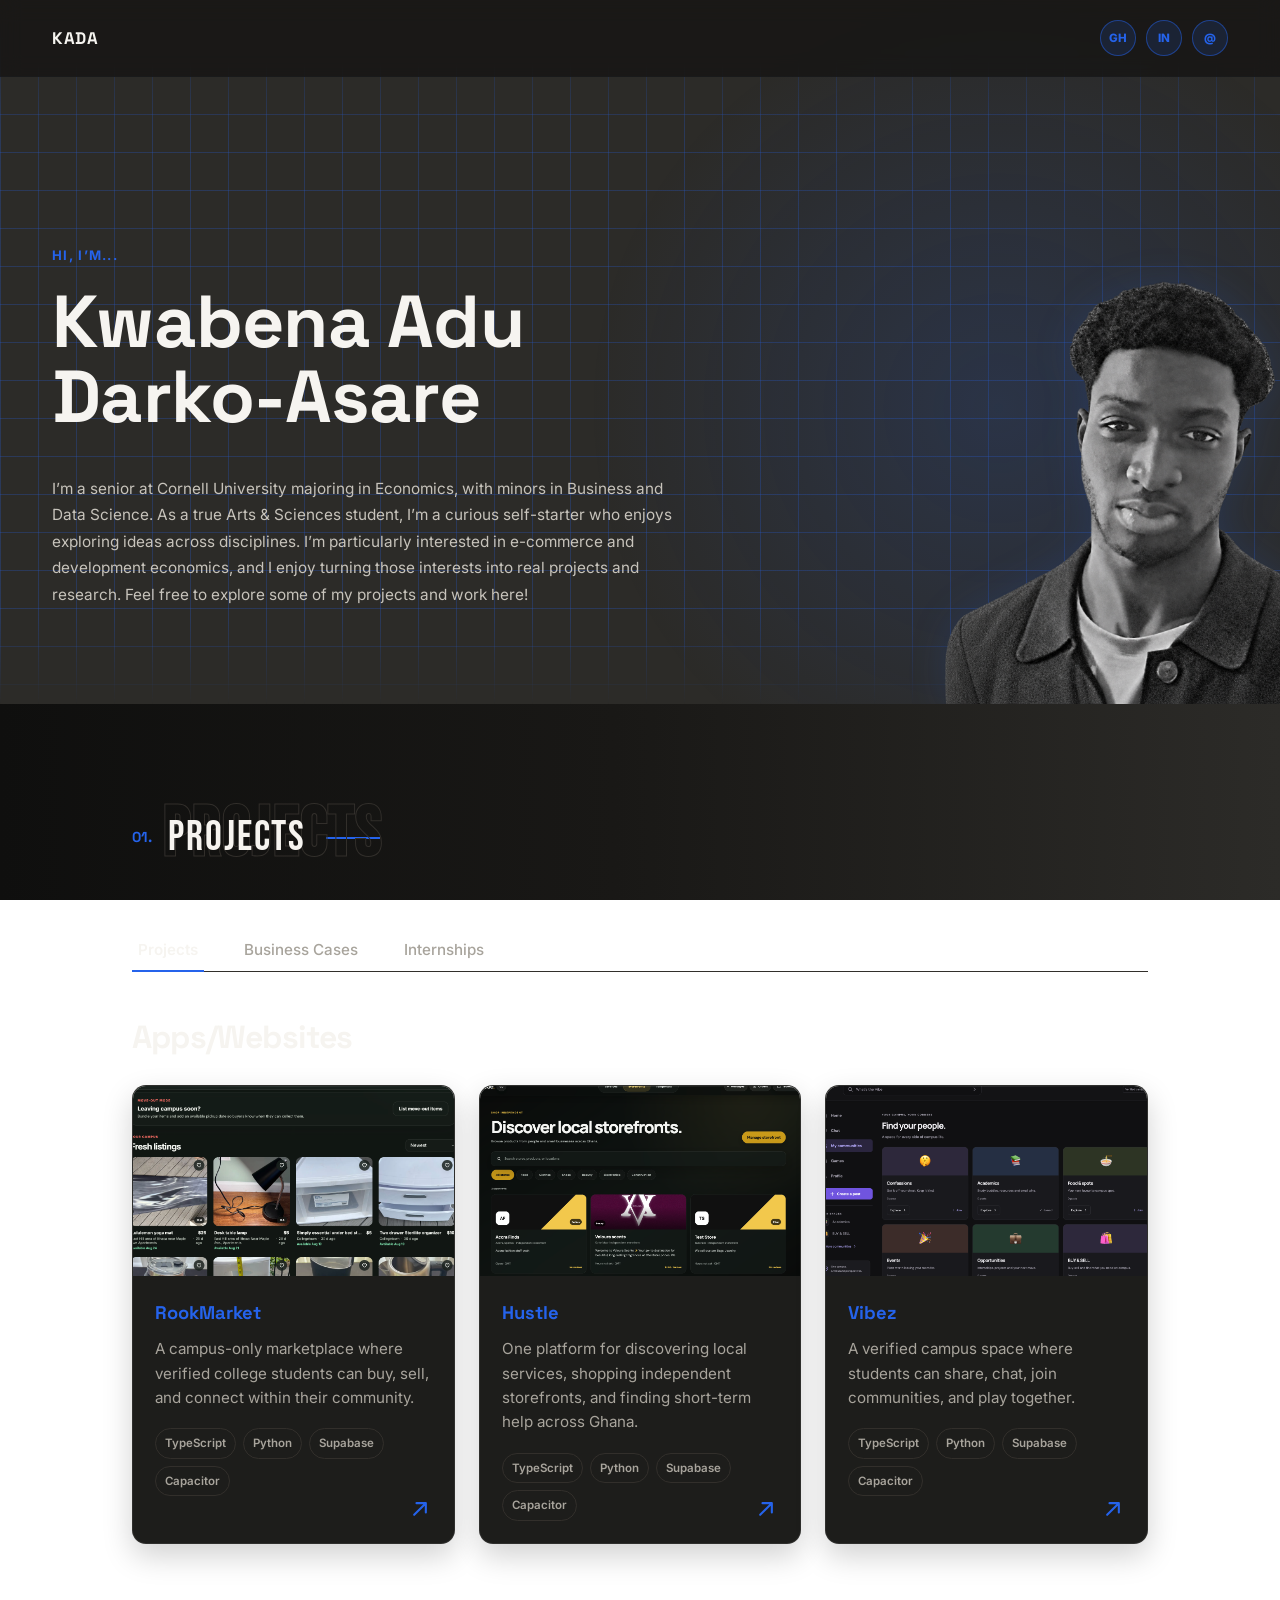
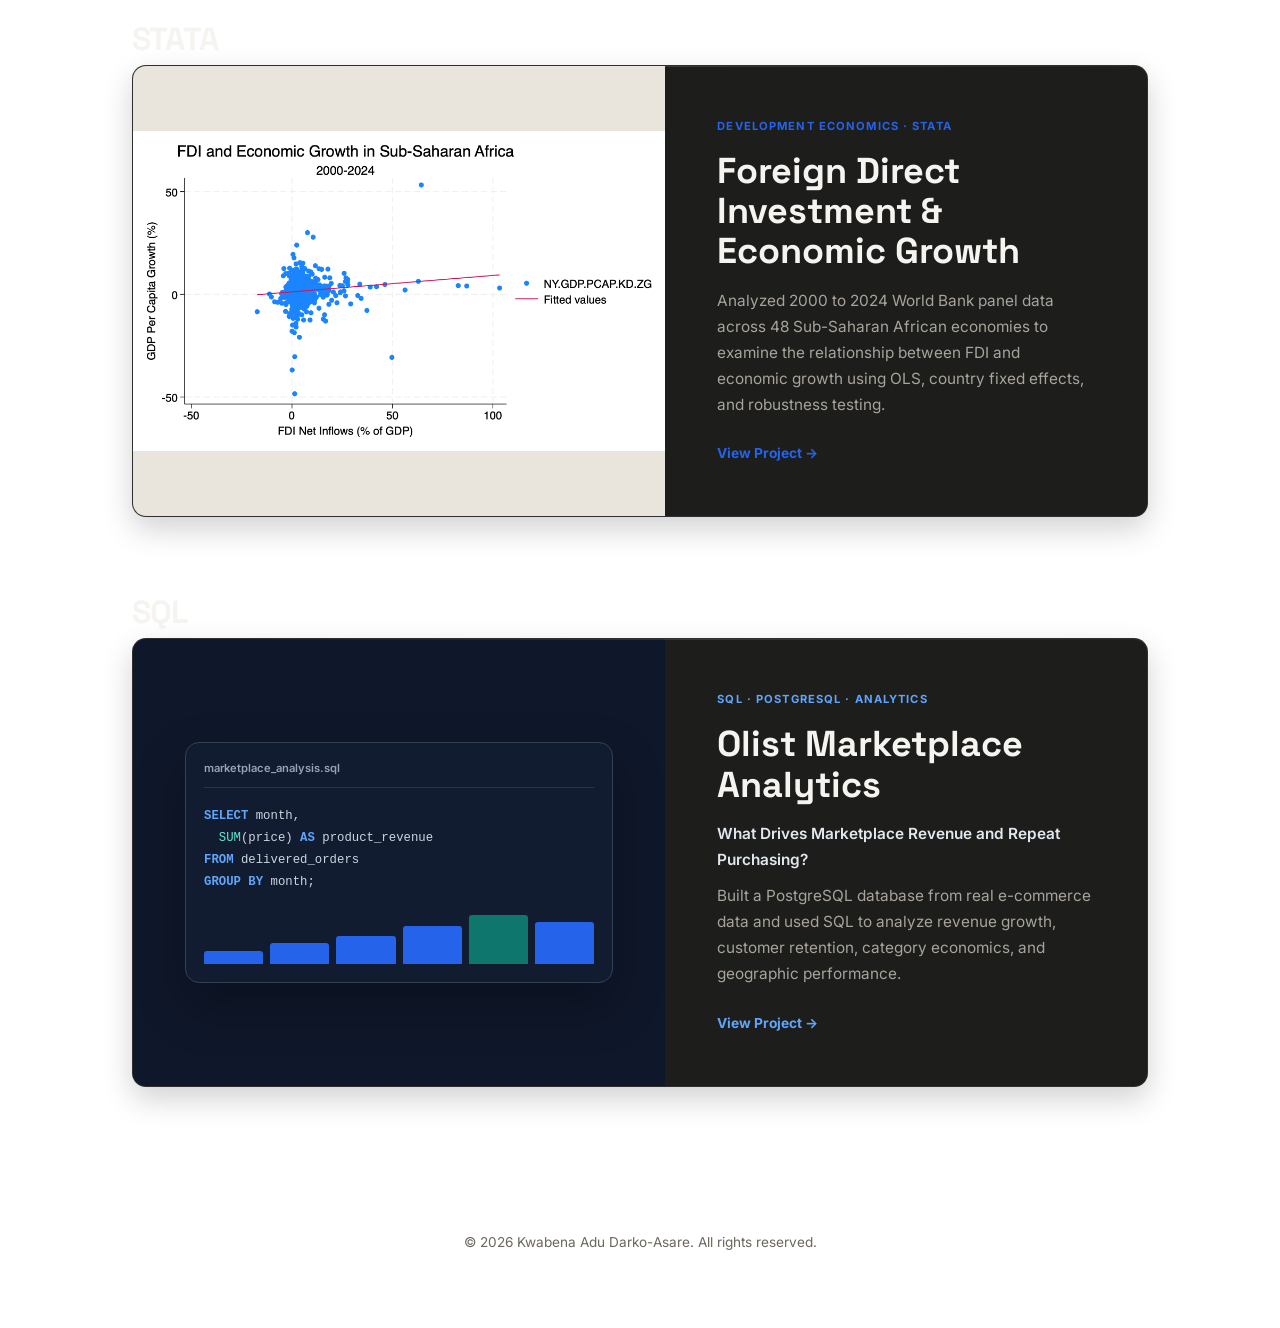
==== index.html @ 959f10ee "Add Python to Hustle and Vibez stacks" ====
<!DOCTYPE html>
<html lang="en">
<head>
  <meta charset="UTF-8" />
  <meta name="viewport" content="width=device-width, initial-scale=1.0" />
  <title>Kwabena Adu Darko-Asare</title>
  <meta name="description" content="Portfolio of Kwabena Adu Darko-Asare — Senior at Cornell University studying Economics." />
  <link rel="preconnect" href="https://fonts.googleapis.com">
  <link rel="preconnect" href="https://fonts.gstatic.com" crossorigin>
  <link href="https://fonts.googleapis.com/css2?family=Bebas+Neue&amp;family=Space+Grotesk:wght@400;500;600;700&amp;family=Inter:wght@400;500;600;700&amp;display=swap" rel="stylesheet">
  <link rel="stylesheet" href="styles.css?v=20260923-42" />
</head>
<body>

  <header class="nav" id="nav">
    <div class="nav-inner">
      <a href="#top" class="logo">KADA</a>
      <div class="nav-social" aria-label="Social links">
        <a href="#" target="_blank" rel="noopener" aria-label="GitHub">GH</a>
        <a href="https://www.linkedin.com/in/kwabena-adu-darko-asare-a3a545286/" target="_blank" rel="noopener" aria-label="LinkedIn">IN</a>
        <a href="mailto:kdarkoasare@gmail.com" aria-label="Email">@</a>
      </div>
    </div>
  </header>

  <main>
    <!-- HERO -->
    <section class="hero" id="top">
      <span class="hero-light-sweep" aria-hidden="true"></span>
      <div class="hero-inner">
        <div class="hero-text">
          <p class="eyebrow">Hi, I’m...</p>
          <h1 class="hero-name"><span class="hero-name-line"><span>Kwabena Adu</span></span><span class="hero-name-line"><span>Darko-Asare</span></span></h1>
          <p class="hero-description">I’m a senior at Cornell University majoring in Economics, with minors in Business and Data Science. As a true Arts &amp; Sciences student, I’m a curious self-starter who enjoys exploring ideas across disciplines. I’m particularly interested in e-commerce and development economics, and I enjoy turning those interests into real projects and research. Feel free to explore some of my projects and work here!</p>
        </div>
        <div class="hero-photo-wrap">
          <img class="hero-photo" src="assets/profile-photo-wide.png" alt="Kwabena Adu Darko-Asare" />
        </div>
      </div>
    </section>

    <!-- WORK (tabbed: Projects / Business Cases / Internships) -->
    <section class="section" id="work">
      <div class="section-head reveal">
        <span class="section-num">01.</span>
        <h2 data-ghost="PROJECTS">PROJECTS</h2>
      </div>

      <div class="tab-bar reveal" role="tablist">
        <button class="tab-btn active" data-tab="projects" role="tab" aria-selected="true">Projects</button>
        <button class="tab-btn" data-tab="business" role="tab" aria-selected="false">Business Cases</button>
        <button class="tab-btn" data-tab="internships" role="tab" aria-selected="false">Internships</button>
      </div>

      <div class="tab-panels">

        <!-- PROJECTS PANEL -->
        <div class="tab-panel active" id="panel-projects" role="tabpanel">
        <div class="project-group-heading">
          <h3>Apps/Websites</h3>
        </div>
          <div class="projects-grid">
            <a class="project-card project-card-featured" href="rookmarket.html">
              <div class="project-thumb project-thumb-image">
                <img src="assets/rookmarket-listings-dark.png" alt="RookMarket marketplace listings in dark mode" loading="lazy" />
              </div>
              <div class="project-body">
                <h3>RookMarket</h3>
                <p>A campus-only marketplace where verified college students can buy, sell, and connect within their community.</p>
                <div class="project-tech" aria-label="Technologies used">
                  <span>TypeScript</span>
                  <span>Python</span>
                  <span>Supabase</span>
                  <span>Capacitor</span>
                </div>
              </div>
              <span class="project-arrow" aria-hidden="true">
                <svg viewBox="0 0 24 24" focusable="false"><path d="M7 17 17 7M9 7h8v8" /></svg>
              </span>
            </a>

            <a class="project-card project-card-featured" href="hustle.html">
              <div class="project-thumb project-thumb-image project-thumb-hustle">
                <img src="assets/hustle-storefronts-dark.png" alt="Hustle local storefront marketplace in dark mode" loading="lazy" />
              </div>
              <div class="project-body">
                <h3>Hustle</h3>
                <p>One platform for discovering local services, shopping independent storefronts, and finding short-term help across Ghana.</p>
                <div class="project-tech" aria-label="Technologies used">
                  <span>TypeScript</span>
                  <span>Python</span>
                  <span>Supabase</span>
                  <span>Capacitor</span>
                </div>
              </div>
              <span class="project-arrow" aria-hidden="true">
                <svg viewBox="0 0 24 24" focusable="false"><path d="M7 17 17 7M9 7h8v8" /></svg>
              </span>
            </a>

            <a class="project-card project-card-featured" href="vibez.html">
              <div class="project-thumb project-thumb-image project-thumb-vibez">
                <img src="assets/vibez-communities-dark.png" alt="Vibez campus communities experience in dark mode" loading="lazy" />
              </div>
              <div class="project-body">
                <h3>Vibez</h3>
                <p>A verified campus space where students can share, chat, join communities, and play together.</p>
                <div class="project-tech" aria-label="Technologies used">
                  <span>TypeScript</span>
                  <span>Python</span>
                  <span>Supabase</span>
                  <span>Capacitor</span>
                </div>
              </div>
              <span class="project-arrow" aria-hidden="true">
                <svg viewBox="0 0 24 24" focusable="false"><path d="M7 17 17 7M9 7h8v8" /></svg>
              </span>
            </a>
          </div>
        <div class="project-group-heading project-group-heading-following">
          <h3>STATA</h3>
        </div>
        <a class="research-project-card" href="fdi-growth.html">
          <div class="research-project-visual">
            <img src="assets/research/fdi-growth-scatter.png" alt="Scatterplot of foreign direct investment and GDP per capita growth in Sub-Saharan Africa" loading="lazy" />
          </div>
          <div class="research-project-copy">
            <span class="project-kicker">Development Economics · Stata</span>
            <h3>Foreign Direct Investment &amp; Economic Growth</h3>
            <p>Analyzed 2000 to 2024 World Bank panel data across 48 Sub-Saharan African economies to examine the relationship between FDI and economic growth using OLS, country fixed effects, and robustness testing.</p>
            <span class="research-project-link">View Project <span aria-hidden="true">→</span></span>
          </div>
        </a>
        <div class="project-group-heading project-group-heading-following">
          <h3>SQL</h3>
        </div>
        <a class="research-project-card sql-project-card" href="olist-analytics.html">
          <div class="research-project-visual sql-project-visual" aria-hidden="true">
            <div class="sql-project-window">
              <span>marketplace_analysis.sql</span>
              <code><b>SELECT</b> month,<br />&nbsp;&nbsp;<em>SUM</em>(price) <b>AS</b> product_revenue<br /><b>FROM</b> delivered_orders<br /><b>GROUP BY</b> month;</code>
              <div class="sql-project-bars"><i></i><i></i><i></i><i></i><i></i><i></i></div>
            </div>
          </div>
          <div class="research-project-copy">
            <span class="project-kicker">SQL · PostgreSQL · Analytics</span>
            <h3>Olist Marketplace Analytics</h3>
            <p class="sql-project-question">What Drives Marketplace Revenue and Repeat Purchasing?</p>
            <p>Built a PostgreSQL database from real e-commerce data and used SQL to analyze revenue growth, customer retention, category economics, and geographic performance.</p>
            <span class="research-project-link">View Project <span aria-hidden="true">→</span></span>
          </div>
        </a>
        </div>

        <!-- INTERNSHIPS PANEL -->
        <div class="tab-panel" id="panel-internships" role="tabpanel" hidden>
          <div class="entry-list">
            <article class="entry-card internship-card">
              <div class="internship-copy">
                <div class="entry-head">
                  <h3>KPMG INTERNATIONAL (GHANA)</h3>
                </div>
                <p class="internship-role">Associate Consulting Intern · Summer 2025</p>
              </div>
              <div class="internship-gallery" aria-label="Photos from my KPMG internship">
                <figure class="internship-photo internship-photo-featured">
                  <img src="assets/kpmg-office.jpg" alt="Kwabena working at his desk during his KPMG internship" loading="lazy" />
                </figure>
                <figure class="internship-photo">
                  <img src="assets/kpmg-work.jpg" alt="Laptop displaying KPMG training materials" loading="lazy" />
                </figure>
                <figure class="internship-photo internship-photo-portrait">
                  <img src="assets/kpmg-portrait.jpg" alt="Kwabena wearing his KPMG lanyard at the office" loading="lazy" />
                </figure>
              </div>
            </article>
          </div>
        </div>

        <!-- BUSINESS CASES PANEL -->
        <div class="tab-panel" id="panel-business" role="tabpanel" hidden>
          <div class="business-cases-grid">
            <a class="business-case-card" href="netflix-sports.html">
              <div class="business-case-visual" aria-hidden="true">
                <span class="business-case-mark">N</span>
                <span class="business-case-signal business-case-signal-one"></span>
                <span class="business-case-signal business-case-signal-two"></span>
                <span class="business-case-signal business-case-signal-three"></span>
              </div>
              <div class="business-case-copy">
                <span class="project-kicker">Streaming Strategy · Pricing</span>
                <h3>Netflix Sports Strategy</h3>
                <p class="business-case-question">Should Netflix launch a dedicated sports subscription?</p>
                <p>Evaluated Netflix's growing live-sports strategy through competitor pricing, product positioning, advertising economics, and cannibalization risk.</p>
                <div class="project-tech" aria-label="Business case topics">
                  <span>Strategy</span>
                  <span>Pricing</span>
                  <span>Competitive Analysis</span>
                  <span>Growth</span>
                </div>
                <span class="research-project-link">View Case Study <span aria-hidden="true">→</span></span>
              </div>
            </a>
            <a class="business-case-card business-case-card-ma" href="doordash-instacart.html">
              <div class="business-case-visual business-case-visual-ma" aria-hidden="true">
                <span class="ma-brand ma-brand-doordash">D</span>
                <span class="ma-combine">×</span>
                <span class="ma-brand ma-brand-instacart">I</span>
              </div>
              <div class="business-case-copy">
                <span class="project-kicker">M&amp;A · Valuation · Strategy</span>
                <h3>DoorDash × Instacart</h3>
                <p class="business-case-question">Should DoorDash acquire Instacart?</p>
                <p>Evaluated a hypothetical acquisition through strategic fit, transaction valuation, synergy modeling, precedent analysis, and acquisition-premium sensitivity.</p>
                <div class="project-tech" aria-label="Business case topics">
                  <span>M&amp;A</span>
                  <span>Valuation</span>
                  <span>Financial Modeling</span>
                  <span>Strategy</span>
                </div>
                <span class="research-project-link">View Case Study <span aria-hidden="true">→</span></span>
              </div>
            </a>
          </div>
        </div>

      </div>
    </section>

  </main>

  <footer class="footer">
    <p>&copy; <span id="year"></span> Kwabena Adu Darko-Asare. All rights reserved.</p>
  </footer>

  <script src="script.js?v=20260921-3"></script>
</body>
</html>
---- styles.css ----
:root {
  --bg: #131210;
  --bg-hero: #2c2b28;
  --bg-elevated: #201f1c;
  --border: #322f2b;
  --text: #f6f4f0;
  --text-dim: #a8a49c;
  --text-faint: #6b675f;
  --accent: #2563eb;
  --accent-soft: rgba(37, 99, 235, 0.14);
  --radius: 14px;
  --max-width: 1080px;
  --font-display: "Space Grotesk", "Inter", system-ui, sans-serif;
  --font-body: "Inter", system-ui, sans-serif;
}

* { box-sizing: border-box; }

html { scroll-behavior: smooth; }

body {
  margin: 0;
  background: linear-gradient(90deg, #0f0f0e 0%, #191816 48%, var(--bg-hero) 100%);
  background-attachment: fixed;
  color: var(--text);
  font-family: var(--font-body);
  line-height: 1.6;
  -webkit-font-smoothing: antialiased;
}

@media (prefers-reduced-motion: reduce) {
  html { scroll-behavior: auto; }
}

a { color: inherit; }

/* NAV */
.nav {
  position: fixed;
  top: 0;
  left: 0;
  right: 0;
  z-index: 100;
  background: rgba(19, 18, 16, 0.7);
  backdrop-filter: blur(10px);
  border-bottom: 1px solid transparent;
  transition: border-color 0.3s ease, background 0.3s ease;
}
.nav.scrolled {
  border-bottom-color: var(--border);
  background: rgba(19, 18, 16, 0.92);
}
.nav-inner {
  max-width: 1240px;
  margin: 0 auto;
  padding: 20px 32px;
  display: flex;
  align-items: center;
  justify-content: space-between;
  gap: 24px;
}
.logo {
  font-family: var(--font-display);
  font-weight: 700;
  letter-spacing: 0.04em;
  text-decoration: none;
  font-size: 1.05rem;
  color: var(--text);
}
.nav-social {
  display: flex;
  align-items: center;
  gap: 10px;
}
.nav-social a {
  width: 36px;
  height: 36px;
  border: 1px solid rgba(37, 99, 235, 0.5);
  border-radius: 50%;
  background: var(--accent-soft);
  color: var(--accent);
  display: inline-flex;
  align-items: center;
  justify-content: center;
  font-size: 0.72rem;
  font-weight: 800;
  text-decoration: none;
  transition: background 0.2s ease, color 0.2s ease, transform 0.2s ease, box-shadow 0.25s ease;
}
.nav-social a:hover {
  background: var(--accent);
  color: #fff;
  transform: translateY(-2px);
  box-shadow: 0 0 0 6px rgba(37, 99, 235, 0.12);
}
/* HERO */
.hero {
  position: relative;
  isolation: isolate;
  background: var(--bg-hero);
  padding-top: 84px;
  overflow: hidden;
}
.hero::before {
  content: "";
  position: absolute;
  z-index: 0;
  inset: 0;
  pointer-events: none;
  background-image:
    linear-gradient(rgba(37, 99, 235, 0.25) 1px, transparent 1px),
    linear-gradient(90deg, rgba(37, 99, 235, 0.25) 1px, transparent 1px);
  background-size: 38px 38px;
  mask-image: linear-gradient(to bottom, transparent 2%, #000 18%, #000 88%, transparent 100%);
  animation:
    hero-grid-enter 0.9s cubic-bezier(0.22, 1, 0.36, 1) both,
    hero-grid-drift 16s linear 0.9s infinite,
    hero-grid-breathe 6s ease-in-out 0.9s infinite alternate;
}
.hero::after {
  content: "";
  position: absolute;
  z-index: 0;
  inset: 0;
  pointer-events: none;
  background: radial-gradient(circle at 78% 58%, rgba(37, 99, 235, 0.16), transparent 38%);
  animation: hero-grid-glow 7s ease-in-out infinite alternate;
}
.hero-light-sweep {
  position: absolute;
  z-index: 0;
  inset: 0;
  pointer-events: none;
  background: linear-gradient(105deg, transparent 32%, rgba(37, 99, 235, 0.13) 49%, transparent 66%);
  transform: translateX(-115%);
  animation: hero-light-sweep 1.35s cubic-bezier(0.22, 1, 0.36, 1) 0.05s both;
}
.hero-inner {
  position: relative;
  z-index: 1;
  max-width: 1240px;
  margin: 0 auto;
  padding: 60px 32px 0;
  display: grid;
  grid-template-columns: 1.1fr 0.9fr;
  align-items: end;
  gap: 32px;
  min-height: 620px;
}
.hero-text { padding-bottom: 96px; }
.eyebrow {
  color: var(--accent);
  font-size: 0.82rem;
  font-weight: 700;
  letter-spacing: 0.1em;
  text-transform: uppercase;
  margin: 0 0 18px;
}
.hero .eyebrow { animation: hero-content-rise 0.55s ease-out 0.18s both; }
.hero-name {
  font-family: var(--font-display);
  font-size: clamp(2.6rem, 6.4vw, 4.6rem);
  line-height: 1.02;
  font-weight: 700;
  margin: 0 0 42px;
  letter-spacing: -0.01em;
}
.hero-name-line {
  display: block;
  overflow: hidden;
}
.hero-name-line > span {
  display: block;
  animation: hero-name-enter 0.82s cubic-bezier(0.22, 1, 0.36, 1) both;
}
.hero-name-line:nth-child(1) > span { animation-delay: 0.28s; }
.hero-name-line:nth-child(2) > span { animation-delay: 0.4s; }
.hero-description {
  max-width: 670px;
  margin: 0;
  color: #c7c3bb;
  font-size: 0.96rem;
  line-height: 1.72;
  animation: hero-content-rise 0.72s ease-out 0.78s both;
}
.hero-photo-wrap {
  position: relative;
  left: 156px;
  display: flex;
  justify-content: flex-end;
  align-self: end;
  animation: hero-portrait-enter 0.95s cubic-bezier(0.22, 1, 0.36, 1) 0.34s both;
}
.hero-photo {
  --portrait-x: 0px;
  --portrait-y: 0px;
  --portrait-hover: 0px;
  position: relative;
  z-index: 1;
  width: 100%;
  max-width: 440px;
  height: auto;
  display: block;
  filter: drop-shadow(0 0 18px rgba(37, 99, 235, 0.14));
  border-radius: 12px 12px 0 0;
  transform: translate3d(var(--portrait-x), calc(var(--portrait-y) + var(--portrait-hover)), 0);
  transition: transform 0.35s ease, filter 0.35s ease;
}
.hero-photo-wrap:hover .hero-photo {
  --portrait-hover: -4px;
  filter: drop-shadow(0 8px 24px rgba(37, 99, 235, 0.24));
}

@keyframes hero-grid-enter {
  from { clip-path: inset(48% 48% 48% 48%); }
  to { clip-path: inset(0); }
}

@keyframes hero-light-sweep {
  0% { transform: translateX(-115%); opacity: 0; }
  20% { opacity: 1; }
  100% { transform: translateX(115%); opacity: 0; }
}

@keyframes hero-content-rise {
  from { opacity: 0; transform: translateY(16px); }
  to { opacity: 1; transform: translateY(0); }
}

@keyframes hero-name-enter {
  from { opacity: 0; transform: translateY(105%); }
  to { opacity: 1; transform: translateY(0); }
}

@keyframes hero-portrait-enter {
  from { opacity: 0; transform: translate3d(42px, 16px, 0) scale(1.04); }
  to { opacity: 1; transform: translate3d(0, 0, 0) scale(1); }
}

@keyframes hero-grid-drift {
  from { background-position: 0 0, 0 0; }
  to { background-position: 38px 38px, 38px 38px; }
}

@keyframes hero-grid-breathe {
  from { opacity: 0.52; }
  to { opacity: 0.76; }
}

@keyframes hero-grid-glow {
  from { transform: translate3d(-4%, 2%, 0) scale(0.94); opacity: 0.48; }
  to { transform: translate3d(5%, -3%, 0) scale(1.06); opacity: 0.78; }
}

/* SECTIONS */
.section {
  max-width: var(--max-width);
  margin: 0 auto;
  padding: 100px 32px;
}
.section-head {
  position: relative;
  display: flex;
  align-items: center;
  gap: 16px;
  margin-bottom: 56px;
  flex-wrap: wrap;
}
.section-head::after {
  width: 54px;
  height: 2px;
  margin-left: 4px;
  background: var(--accent);
  content: "";
  transform: scaleX(0);
  transform-origin: left;
  transition: transform 0.55s cubic-bezier(0.22, 1, 0.36, 1) 0.18s;
}
.section-head.in-view::after { transform: scaleX(1); }
.section-num {
  font-family: var(--font-display);
  color: var(--accent);
  font-size: 0.9rem;
  font-weight: 700;
}
.section-head h2 {
  font-family: var(--font-display);
  font-size: 2.1rem;
  margin: 0;
  font-weight: 700;
  position: relative;
  z-index: 1;
}
.section-head h2[data-ghost]::before {
  content: attr(data-ghost);
  position: absolute;
  left: -6px;
  top: 50%;
  transform: translateY(-52%);
  font-size: 4.4rem;
  font-weight: 700;
  color: transparent;
  -webkit-text-stroke: 1px var(--border);
  z-index: -1;
  white-space: nowrap;
  pointer-events: none;
}
#work .section-head h2 {
  font-family: "Bebas Neue", var(--font-display);
  font-size: 2.65rem;
  font-weight: 400;
  letter-spacing: 0.045em;
}
.section-cta {
  margin-left: auto;
}

.btn {
  display: inline-flex;
  align-items: center;
  gap: 8px;
  padding: 12px 24px;
  border-radius: 999px;
  text-decoration: none;
  font-weight: 600;
  font-size: 0.85rem;
  white-space: nowrap;
  transition: transform 0.2s ease, opacity 0.2s ease, background 0.2s ease, border-color 0.2s ease;
  position: relative;
  overflow: hidden;
}
.btn::before {
  position: absolute;
  inset: 0;
  background: linear-gradient(110deg, transparent 25%, rgba(255,255,255,0.2) 48%, transparent 72%);
  content: "";
  transform: translateX(-130%);
  transition: transform 0.55s ease;
}
.btn:hover::before { transform: translateX(130%); }
.btn-primary { background: var(--accent); color: #fff; }
.btn-primary:hover { transform: translateY(-2px); opacity: 0.92; }
.btn-outline {
  border: 1px solid var(--border);
  color: var(--text);
  background: var(--bg-elevated);
}
.btn-outline:hover { border-color: var(--accent); color: var(--accent); }

/* TABS */
.tab-bar {
  position: relative;
  display: flex;
  gap: 8px;
  flex-wrap: wrap;
  border-bottom: 1px solid var(--border);
  margin-bottom: 40px;
}
.tab-btn {
  background: none;
  border: none;
  color: var(--text-dim);
  font-family: var(--font-body);
  font-size: 0.95rem;
  font-weight: 500;
  padding: 12px 6px;
  margin-right: 26px;
  cursor: pointer;
  position: relative;
  transition: color 0.2s ease;
}
.tab-btn:hover { color: var(--text); }
.tab-btn.active { color: var(--text); font-weight: 600; }
.tab-indicator {
  position: absolute;
  left: 0;
  bottom: -1px;
  height: 2px;
  background: var(--accent);
  pointer-events: none;
  transition: width 0.32s cubic-bezier(0.22, 1, 0.36, 1), transform 0.32s cubic-bezier(0.22, 1, 0.36, 1);
}
.tab-panel[hidden] { display: none; }
.tab-panel.active { animation: panel-enter 0.35s ease both; }
@keyframes panel-enter {
  from { opacity: 0; transform: translateY(8px); }
  to { opacity: 1; transform: translateY(0); }
}

/* ENTRY LIST (Internships / Business Cases) */
.entry-list {
  display: flex;
  flex-direction: column;
  gap: 16px;
}
.entry-card {
  background: var(--bg-elevated);
  border: 1px solid var(--border);
  border-radius: var(--radius);
  padding: 26px;
  transition: border-color 0.25s ease;
}
.entry-card:hover { border-color: #3a3733; }
.entry-head {
  display: flex;
  flex-wrap: wrap;
  align-items: baseline;
  gap: 10px;
  margin-bottom: 10px;
}
.entry-head h3 {
  font-family: var(--font-display);
  font-size: 1.1rem;
  margin: 0;
}
.entry-meta {
  font-size: 0.85rem;
  color: var(--text-faint);
}
.entry-card p {
  color: var(--text-dim);
  font-size: 0.95rem;
  margin: 0;
}
.entry-card .project-links { margin-top: 14px; }
.internship-card {
  padding: 0;
  overflow: hidden;
}
.internship-copy { padding: 32px; }
.entry-kicker {
  display: block;
  margin-bottom: 12px;
  color: var(--accent);
  font-size: 0.7rem;
  font-weight: 800;
  letter-spacing: 0.12em;
  text-transform: uppercase;
}
.internship-card .entry-head { margin-bottom: 14px; }
.internship-card .entry-head h3 {
  color: #fff;
  font-size: clamp(1.65rem, 3vw, 2.35rem);
  font-weight: 700;
}
.internship-card .entry-meta { font-size: 0.95rem; }
.internship-card p { max-width: 720px; line-height: 1.7; }
.internship-card .internship-role {
  color: var(--accent);
  font-family: var(--font-display);
  font-size: clamp(1rem, 1.8vw, 1.2rem);
  font-weight: 650;
  letter-spacing: -0.01em;
}
.internship-gallery {
  padding: 0 16px 16px;
  display: grid;
  grid-template-columns: minmax(0, 1.45fr) minmax(220px, 0.55fr);
  grid-template-rows: repeat(2, 190px);
  gap: 10px;
}
.internship-photo {
  margin: 0;
  overflow: hidden;
  border-radius: calc(var(--radius) - 7px);
  background: #111;
}
.internship-photo-featured { grid-row: 1 / span 2; }
.internship-photo img {
  width: 100%;
  height: 100%;
  display: block;
  object-fit: cover;
  transition: transform 0.45s cubic-bezier(0.22, 1, 0.36, 1), filter 0.3s ease;
}
.internship-photo-featured img { object-position: center 47%; }
.internship-photo-portrait img { object-position: center 57%; }
.internship-photo:hover img {
  transform: scale(1.035);
  filter: saturate(1.06) contrast(1.02);
}

/* PROJECTS */
.project-group-heading {
  margin: 0 0 22px;
}
.project-group-heading h3 {
  margin: 0;
  color: var(--text);
  font-family: var(--font-display);
  font-size: clamp(1.4rem, 2.5vw, 2rem);
  letter-spacing: -0.025em;
}
.project-group-heading-following { margin: 70px 0 0; }
.research-project-card {
  position: relative;
  display: grid;
  grid-template-columns: minmax(320px, 1.05fr) minmax(0, 0.95fr);
  min-height: 300px;
  overflow: hidden;
  border: 1px solid rgba(255, 255, 255, 0.08);
  border-radius: 14px;
  background: #1d1d1b;
  box-shadow: 0 1px 0 rgba(255, 255, 255, 0.03) inset, 0 12px 30px rgba(0, 0, 0, 0.18);
  color: inherit;
  text-decoration: none;
  transition: transform 180ms ease, border-color 180ms ease, background-color 180ms ease, box-shadow 180ms ease;
}
.research-project-card:hover {
  border-color: rgba(47, 111, 237, 0.45);
  background: #21211f;
  box-shadow: 0 1px 0 rgba(255, 255, 255, 0.05) inset, 0 18px 45px rgba(0, 0, 0, 0.28);
  transform: translateY(-4px);
}
.research-project-visual {
  min-height: 300px;
  overflow: hidden;
  background: #e9e5dd;
}
.research-project-visual img {
  width: 100%;
  height: 100%;
  display: block;
  object-fit: contain;
  object-position: center;
  transition: transform 0.45s cubic-bezier(0.22, 1, 0.36, 1);
}
.research-project-card:hover .research-project-visual img { transform: scale(1.025); }
.research-project-copy {
  padding: clamp(28px, 5vw, 52px);
  display: flex;
  flex-direction: column;
  justify-content: center;
}
.research-project-copy h3 {
  margin: 8px 0 16px;
  font-family: var(--font-display);
  font-size: clamp(1.55rem, 3vw, 2.25rem);
  line-height: 1.12;
}
.research-project-copy p {
  max-width: 590px;
  margin: 0;
  color: var(--text-dim);
  font-size: 0.96rem;
  line-height: 1.7;
}
.research-project-link {
  margin-top: 24px;
  color: var(--accent);
  font-size: 0.86rem;
  font-weight: 700;
}
.research-project-link span {
  display: inline-block;
  transition: transform 0.2s ease;
}
.research-project-card:hover .research-project-link span { transform: translateX(5px); }
.sql-project-card .project-kicker,
.sql-project-card .research-project-link { color: #60a5fa; }
.sql-project-visual { padding: clamp(24px, 5vw, 52px); display: grid; place-items: center; background: #0f172a; }
.sql-project-window { width: 100%; max-width: 470px; padding: 18px; border: 1px solid #334155; border-radius: 14px; background: #111c30; box-shadow: 0 22px 50px rgba(0, 0, 0, 0.28); }
.sql-project-window > span { display: block; padding-bottom: 12px; border-bottom: 1px solid #27364d; color: #94a3b8; font: 600 0.7rem var(--font-body); }
.sql-project-window code { padding: 17px 0; display: block; color: #cbd5e1; font: 500 0.77rem/1.8 ui-monospace, SFMono-Regular, Menlo, Consolas, monospace; }
.sql-project-window code b { color: #60a5fa; }
.sql-project-window code em { color: #5eead4; font-style: normal; }
.sql-project-bars { height: 54px; display: flex; align-items: flex-end; gap: 7px; }
.sql-project-bars i { flex: 1; height: 25%; border-radius: 3px 3px 0 0; background: #2563eb; }
.sql-project-bars i:nth-child(2) { height: 40%; }
.sql-project-bars i:nth-child(3) { height: 52%; }
.sql-project-bars i:nth-child(4) { height: 70%; }
.sql-project-bars i:nth-child(5) { height: 92%; background: #0f766e; }
.sql-project-bars i:nth-child(6) { height: 78%; }
.sql-project-question { margin-bottom: 10px !important; color: #e2e8f0 !important; font-weight: 600; }
.business-case-card {
  display: grid;
  grid-template-columns: minmax(240px, 0.68fr) minmax(0, 1.32fr);
  min-height: 320px;
  overflow: hidden;
  border: 1px solid #302e2a;
  border-radius: var(--radius);
  background: #181818;
  color: inherit;
  text-decoration: none;
  transition: translate 0.3s cubic-bezier(0.22, 1, 0.36, 1), border-color 0.25s ease, box-shadow 0.3s ease;
}
.business-cases-grid {
  display: grid;
  gap: 24px;
}
.business-case-card-ma { border-color: rgba(47, 111, 237, 0.32); }
.business-case-card.business-case-card-ma:hover { border-color: rgba(47, 111, 237, 0.65); }
.business-case-visual-ma {
  grid-template-columns: 1fr auto 1fr;
  gap: 13px;
  padding: 24px;
  background:
    radial-gradient(circle at 28% 50%, rgba(255, 48, 8, 0.2), transparent 32%),
    radial-gradient(circle at 72% 50%, rgba(67, 176, 42, 0.16), transparent 32%),
    #10100f;
}
.ma-brand {
  position: relative;
  z-index: 2;
  width: clamp(68px, 8vw, 96px);
  aspect-ratio: 1;
  display: grid;
  place-items: center;
  border-radius: 22px;
  color: #fff;
  font-family: var(--font-display);
  font-size: clamp(2.4rem, 5vw, 4rem);
  font-weight: 700;
  line-height: 1;
}
.ma-brand-doordash { background: #ff3008; }
.ma-brand-instacart { background: #43b02a; }
.ma-combine { position: relative; z-index: 2; color: #fff; font-size: 1.4rem; font-weight: 700; }
.business-case-card-ma .project-kicker,
.business-case-card-ma .research-project-link { color: #2563eb; }
.business-case-card:hover {
  translate: 0 -6px;
  border-color: rgba(47, 111, 237, 0.65);
  box-shadow: 0 24px 64px rgba(0, 0, 0, 0.38), 0 10px 30px rgba(47, 111, 237, 0.12);
}
.business-case-visual {
  position: relative;
  min-height: 320px;
  overflow: hidden;
  display: grid;
  place-items: center;
  background:
    radial-gradient(circle at 50% 50%, rgba(229, 9, 20, 0.18), transparent 42%),
    linear-gradient(145deg, #090909, #111);
}
.business-case-visual::before {
  position: absolute;
  inset: 0;
  background-image:
    linear-gradient(rgba(255,255,255,0.035) 1px, transparent 1px),
    linear-gradient(90deg, rgba(255,255,255,0.035) 1px, transparent 1px);
  background-size: 42px 42px;
  content: "";
}
.business-case-mark {
  position: relative;
  z-index: 2;
  color: #e50914;
  font-family: Arial Black, Impact, sans-serif;
  font-size: clamp(6rem, 14vw, 9rem);
  font-weight: 900;
  line-height: 1;
  letter-spacing: -0.13em;
  text-shadow: 0 0 45px rgba(229, 9, 20, 0.25);
  transform: scaleX(0.72);
}
.business-case-signal {
  position: absolute;
  left: 50%;
  top: 50%;
  width: 78%;
  height: 78%;
  border: 1px solid rgba(229, 9, 20, 0.28);
  border-radius: 50%;
  transform: translate(-50%, -50%);
}
.business-case-signal-two { width: 58%; height: 58%; }
.business-case-signal-three { width: 38%; height: 38%; }
.business-case-copy {
  padding: clamp(28px, 4.5vw, 46px);
  display: flex;
  flex-direction: column;
  justify-content: center;
}
.business-case-copy .project-kicker { color: #2563eb; }
.business-case-copy h3 {
  margin: 8px 0 8px;
  font-family: var(--font-display);
  font-size: clamp(1.75rem, 3.4vw, 2.75rem);
  line-height: 1;
  letter-spacing: -0.045em;
}
.business-case-copy p {
  max-width: 650px;
  margin: 0;
  color: var(--text-dim);
  font-size: 0.9rem;
  line-height: 1.62;
}
.business-case-copy .business-case-question {
  margin: 6px 0 14px;
  color: #fff;
  font-family: var(--font-display);
  font-size: clamp(1rem, 1.7vw, 1.2rem);
  font-weight: 600;
}
.business-case-copy .project-tech { margin-top: 14px; padding-right: 0; }
.business-case-copy .research-project-link { margin-top: 18px; color: #2563eb; }
.business-case-card:hover .research-project-link span { transform: translateX(5px); }
.projects-grid {
  display: grid;
  grid-template-columns: repeat(auto-fit, minmax(270px, 1fr));
  gap: 24px;
}
.project-card {
  position: relative;
  display: block;
  text-decoration: none;
  background: #1d1d1b;
  border: 1px solid rgba(255, 255, 255, 0.08);
  border-radius: 14px;
  box-shadow: 0 1px 0 rgba(255, 255, 255, 0.03) inset, 0 12px 30px rgba(0, 0, 0, 0.18);
  overflow: hidden;
  transition: transform 180ms ease, border-color 180ms ease, background-color 180ms ease, box-shadow 180ms ease;
}
.project-card:hover {
  border-color: rgba(47, 111, 237, 0.45);
  background: #21211f;
  box-shadow: 0 1px 0 rgba(255, 255, 255, 0.05) inset, 0 18px 45px rgba(0, 0, 0, 0.28);
  transform: translateY(-4px);
}
.project-card::before,
.research-project-card::before {
  position: absolute;
  z-index: 4;
  top: 0;
  right: 0;
  left: 0;
  height: 1px;
  background: linear-gradient(90deg, transparent 5%, rgba(255, 255, 255, 0.1) 50%, transparent 95%);
  content: "";
  pointer-events: none;
}
.project-card:focus-visible,
.research-project-card:focus-visible {
  outline: 2px solid #2f6fed;
  outline-offset: 3px;
}
.project-thumb {
  position: relative;
  height: 160px;
  overflow: hidden;
  background: linear-gradient(135deg, var(--accent-soft), rgba(255,255,255,0.02));
  display: flex;
  align-items: flex-end;
  justify-content: flex-end;
}
.project-thumb-image { background: #f2f3ef; }
.project-card-featured .project-thumb { height: 190px; }
.project-thumb-image img {
  width: 100%;
  height: 100%;
  object-fit: cover;
  object-position: center 56%;
  transform: scale(1.18);
  transition: transform 0.35s ease;
}
.project-card:hover .project-thumb-image img { transform: scale(1.24); }
.project-thumb-hustle img {
  object-position: center 42%;
  transform: scale(1.08);
}
.project-card:hover .project-thumb-hustle img { transform: scale(1.12); }
.project-thumb-vibez img {
  object-position: center 44%;
  transform: scale(1.08);
}
.project-card:hover .project-thumb-vibez img { transform: scale(1.12); }
.thumb-2 { background: linear-gradient(135deg, rgba(120,170,255,0.14), rgba(255,255,255,0.02)); }
.thumb-3 { background: linear-gradient(135deg, rgba(255,120,150,0.12), rgba(255,255,255,0.02)); }
.project-arrow {
  position: absolute;
  right: 18px;
  bottom: 18px;
  z-index: 2;
  margin: 0;
  width: 32px;
  height: 32px;
  color: var(--accent);
  display: flex;
  align-items: center;
  justify-content: center;
  transition: transform 0.3s cubic-bezier(0.22, 1, 0.36, 1), color 0.2s ease;
}
.project-arrow svg {
  width: 28px;
  height: 28px;
  fill: none;
  stroke: currentColor;
  stroke-width: 1.8;
  stroke-linecap: round;
  stroke-linejoin: round;
  transition: transform 0.3s cubic-bezier(0.22, 1, 0.36, 1);
}
.project-card:hover .project-arrow {
  transform: translate(3px, -3px);
  color: #60a5fa;
}
.project-card:hover .project-arrow svg { transform: translate(1px, -1px); }
.project-body { padding: 22px; }
.project-kicker {
  display: block;
  margin-bottom: 7px;
  color: var(--accent);
  font-size: 0.7rem;
  font-weight: 700;
  letter-spacing: 0.1em;
  text-transform: uppercase;
}
.project-body h3 {
  font-family: var(--font-display);
  margin: 0 0 10px;
  font-size: 1.15rem;
}
.project-card-featured .project-body h3 { color: #2563eb; }
.project-body p {
  color: var(--text-dim);
  font-size: 0.95rem;
  margin: 0;
}
.project-tech {
  display: flex;
  flex-wrap: wrap;
  gap: 7px;
  margin-top: 18px;
  padding-right: 40px;
}
.project-tech span {
  padding: 5px 9px;
  border: 1px solid var(--border);
  border-radius: 999px;
  color: var(--text-dim);
  font-size: 0.72rem;
  font-weight: 600;
}

/* SKILLS */
.skills-grid {
  display: grid;
  grid-template-columns: repeat(auto-fit, minmax(220px, 1fr));
  gap: 32px;
}
.skill-group h3 {
  font-family: var(--font-display);
  font-size: 1rem;
  color: var(--text-dim);
  margin: 0 0 16px;
  font-weight: 500;
}
.pill-list {
  list-style: none;
  display: flex;
  flex-wrap: wrap;
  gap: 10px;
  padding: 0;
  margin: 0;
}
.pill-list li {
  background: var(--bg-elevated);
  border: 1px solid var(--border);
  padding: 8px 16px;
  border-radius: 999px;
  font-size: 0.88rem;
}

/* CONTACT */
.contact-box {
  background: var(--bg-elevated);
  border: 1px solid var(--border);
  border-radius: var(--radius);
  padding: 56px;
  text-align: center;
}
.contact-lead {
  color: var(--text-dim);
  font-size: 1.05rem;
  margin: 0 0 20px;
}
.contact-email {
  font-family: var(--font-display);
  font-size: clamp(1.4rem, 4vw, 2rem);
  font-weight: 700;
  text-decoration: none;
  color: var(--accent);
}
.contact-email:hover { text-decoration: underline; }
.social-links {
  margin-top: 28px;
  display: flex;
  gap: 24px;
  justify-content: center;
}
.social-links a {
  text-decoration: none;
  color: var(--text-dim);
  font-weight: 500;
  font-size: 0.92rem;
  transition: color 0.2s ease;
}
.social-links a:hover { color: var(--text); }

/* FOOTER */
.footer {
  max-width: var(--max-width);
  margin: 0 auto;
  padding: 32px 32px 60px;
  color: var(--text-faint);
  font-size: 0.85rem;
  text-align: center;
}

/* REVEAL ANIMATION */
.reveal,
.motion-reveal {
  opacity: 0;
  transform: translateY(20px);
  transition:
    opacity 0.65s ease var(--reveal-delay, 0ms),
    transform 0.65s cubic-bezier(0.22, 1, 0.36, 1) var(--reveal-delay, 0ms);
}
.reveal.in-view,
.motion-reveal.in-view { opacity: 1; transform: translateY(0); }

@media (prefers-reduced-motion: reduce) {
  .reveal,
  .motion-reveal { opacity: 1; transform: none; transition: none; }
  .tab-indicator,
  .hero-photo,
  .project-card,
  .project-thumb-image img,
  .internship-photo img,
  .project-arrow,
  .nav-social a,
  .section-head::after { transition: none; }
  .tab-panel.active { animation: none; }
  .hero-photo-wrap:hover .hero-photo { transform: none; }
  .hero::before,
  .hero::after { animation: none; }
  .hero-light-sweep,
  .hero .eyebrow,
  .hero-name-line > span,
  .hero-description,
  .hero-photo-wrap { animation: none; }
  .project-card:hover { transform: none; }
  .research-project-card:hover { transform: none; }
  .business-case-card:hover { translate: none; }
  .research-project-card:hover .research-project-visual img,
  .research-project-card:hover .research-project-link span,
  .business-case-card:hover .research-project-link span { transform: none; }
  .project-card:hover .project-arrow { transform: none; }
  .project-card:hover .project-arrow svg { transform: none; }
  .internship-photo:hover img { transform: none; }
}

/* RESPONSIVE */
@media (max-width: 860px) {
  .hero-inner { grid-template-columns: 1fr; }
  .hero-photo-wrap { left: 86px; justify-content: flex-end; order: -1; }
  .hero-photo { max-width: 300px; }
  .hero-text { padding-bottom: 40px; text-align: center; }
  .hero-description { max-width: 610px; margin: 0 auto; text-align: left; }
  .section-head h2[data-ghost]::before { display: none; }
}

@media (max-width: 720px) {
  .nav-inner { padding: 16px 20px; }
  .nav-social { gap: 8px; }
  .nav-social a { width: 32px; height: 32px; font-size: 0.66rem; }
  .section { padding: 70px 24px; }
  .hero-inner { padding: 40px 24px 0; }
  .hero-photo-wrap { left: 98px; }
  .research-project-card { grid-template-columns: 1fr; }
  .research-project-visual { min-height: 220px; }
  .business-case-card { min-height: 0; grid-template-columns: 1fr; }
  .business-case-visual { min-height: 210px; }
  .contact-box { padding: 36px 24px; }
  .section-cta { margin-left: 0; }
  .internship-copy { padding: 24px; }
  .internship-card .entry-head { align-items: flex-start; flex-direction: column; gap: 5px; }
  .internship-gallery {
    grid-template-columns: repeat(2, minmax(0, 1fr));
    grid-template-rows: 250px 150px;
  }
  .internship-photo-featured {
    grid-column: 1 / -1;
    grid-row: auto;
  }
}

@media (min-width: 980px) {
  .business-cases-grid { grid-template-columns: repeat(2, minmax(0, 1fr)); }
  .business-cases-grid .business-case-card { grid-template-columns: 1fr; grid-template-rows: 230px 1fr; }
  .business-cases-grid .business-case-visual { min-height: 230px; }
  .business-cases-grid .business-case-copy { justify-content: flex-start; }
}
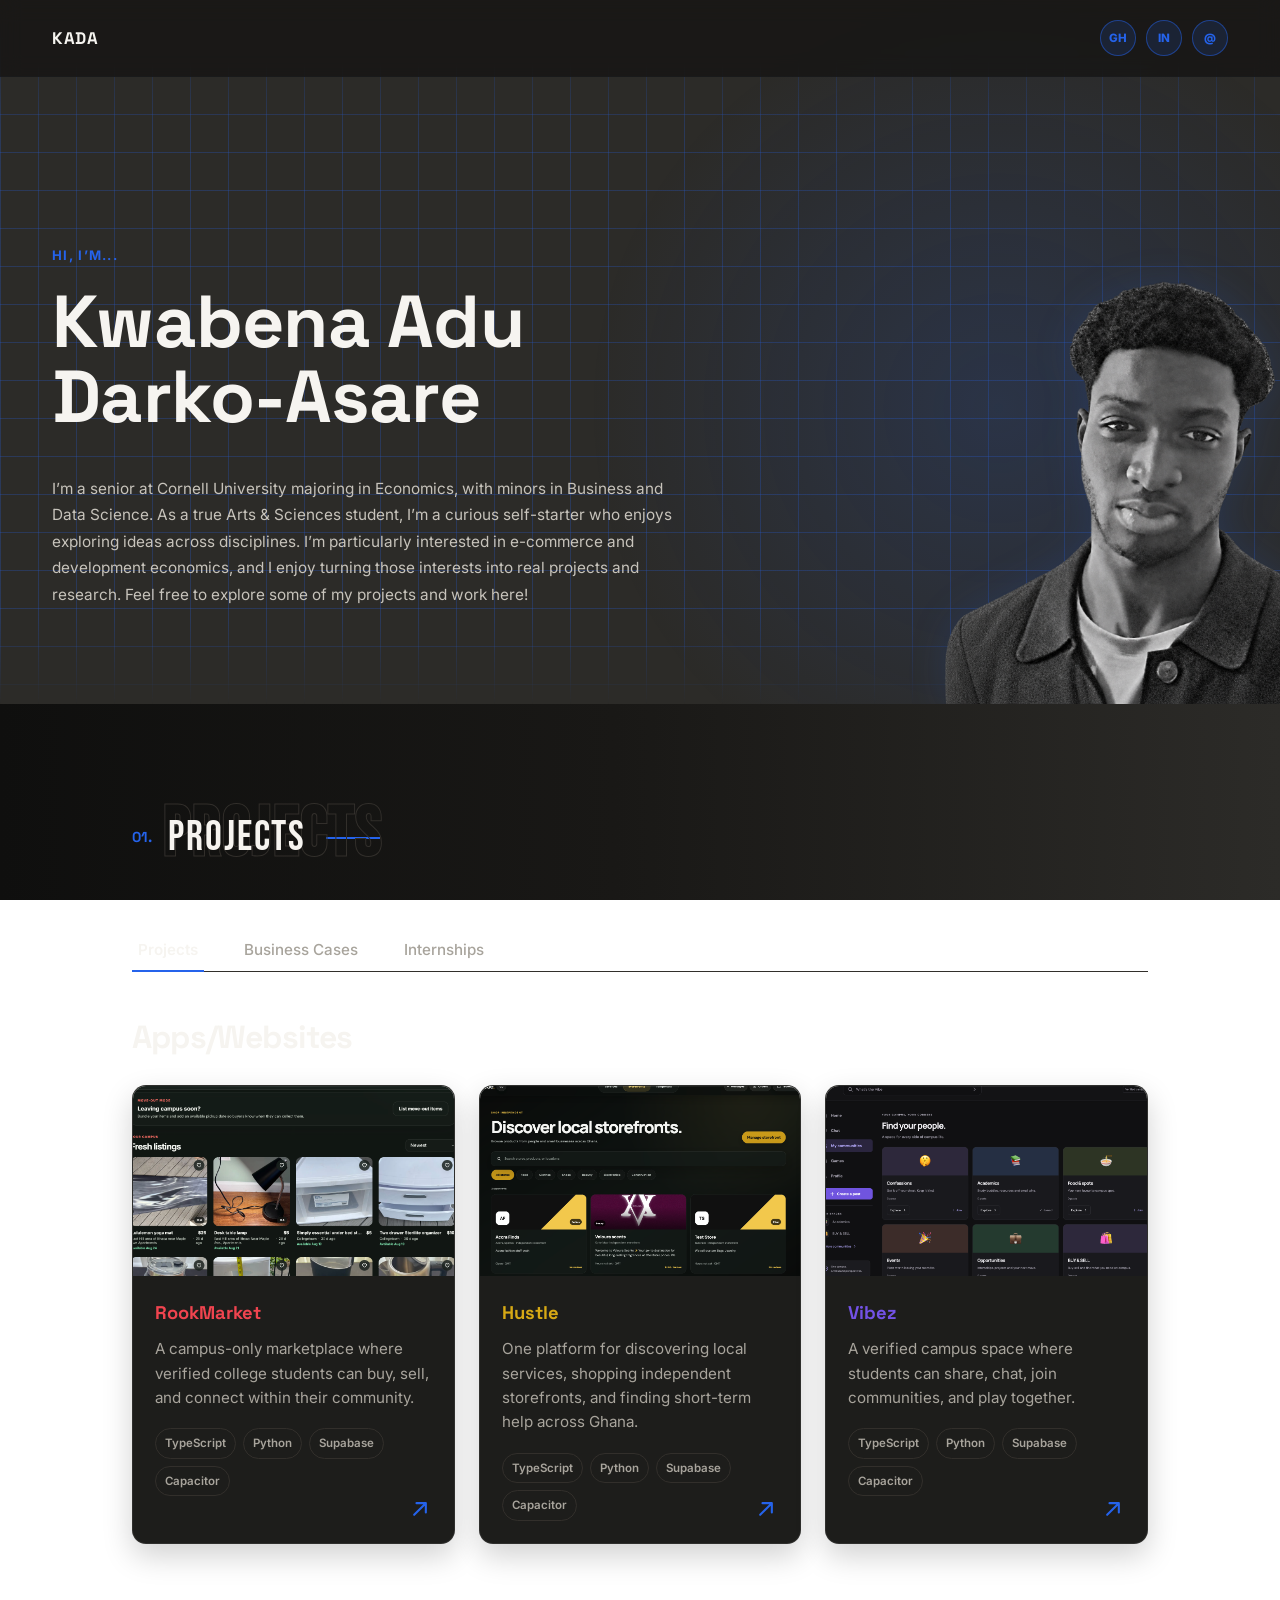
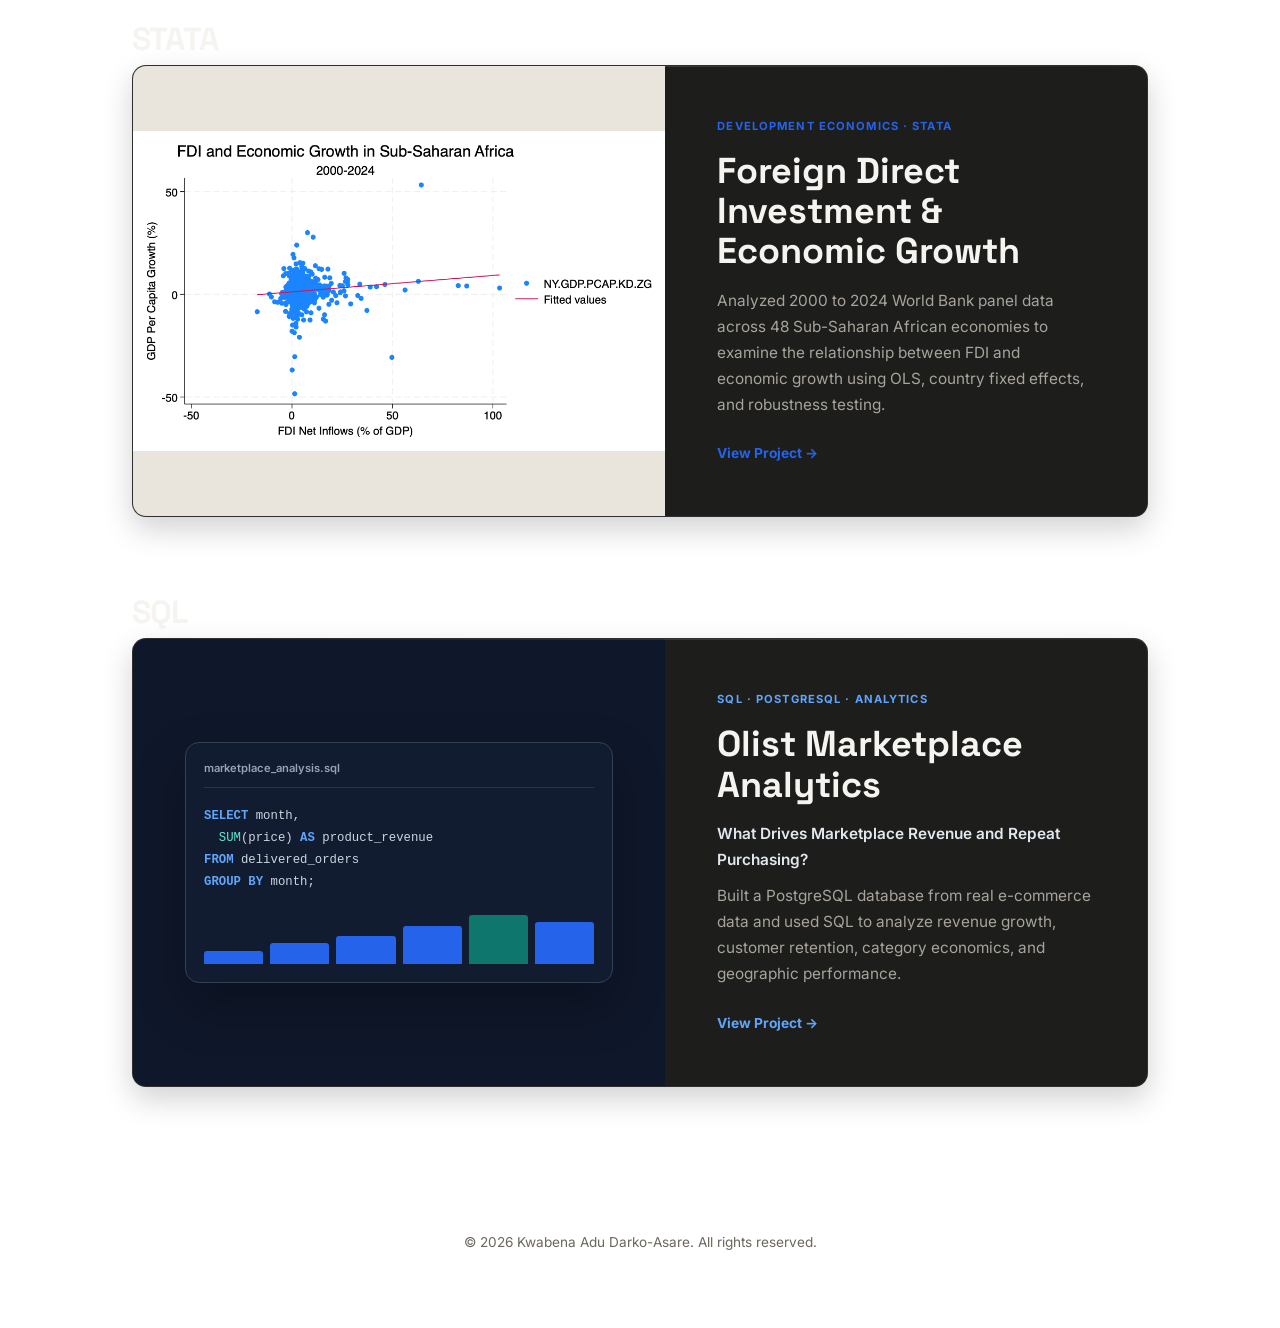
==== commit 19488201: "Add branded app card interactions" ====
--- a/index.html
+++ b/index.html
@@ -8,7 +8,7 @@
   <link rel="preconnect" href="https://fonts.googleapis.com">
   <link rel="preconnect" href="https://fonts.gstatic.com" crossorigin>
   <link href="https://fonts.googleapis.com/css2?family=Bebas+Neue&amp;family=Space+Grotesk:wght@400;500;600;700&amp;family=Inter:wght@400;500;600;700&amp;display=swap" rel="stylesheet">
-  <link rel="stylesheet" href="styles.css?v=20260923-42" />
+  <link rel="stylesheet" href="styles.css?v=20260923-43" />
 </head>
 <body>
 
--- a/styles.css
+++ b/styles.css
@@ -711,13 +711,21 @@
   border-radius: 14px;
   box-shadow: 0 1px 0 rgba(255, 255, 255, 0.03) inset, 0 12px 30px rgba(0, 0, 0, 0.18);
   overflow: hidden;
-  transition: transform 180ms ease, border-color 180ms ease, background-color 180ms ease, box-shadow 180ms ease;
+  transition: transform 240ms cubic-bezier(0.22, 1, 0.36, 1), border-color 240ms ease, background-color 240ms ease, box-shadow 240ms ease;
 }
 .project-card:hover {
   border-color: rgba(47, 111, 237, 0.45);
   background: #21211f;
   box-shadow: 0 1px 0 rgba(255, 255, 255, 0.05) inset, 0 18px 45px rgba(0, 0, 0, 0.28);
   transform: translateY(-4px);
+}
+.projects-grid .project-card:nth-child(1) { --project-brand: #f0444f; --project-brand-rgb: 240, 68, 79; }
+.projects-grid .project-card:nth-child(2) { --project-brand: #d7a915; --project-brand-rgb: 215, 169, 21; }
+.projects-grid .project-card:nth-child(3) { --project-brand: #7352e6; --project-brand-rgb: 115, 82, 230; }
+.projects-grid .project-card:hover {
+  border-color: rgba(var(--project-brand-rgb), 0.58);
+  box-shadow: 0 1px 0 rgba(255, 255, 255, 0.05) inset, 0 24px 58px rgba(0, 0, 0, 0.32), 0 10px 30px rgba(var(--project-brand-rgb), 0.12);
+  transform: translateY(-7px) scale(1.01);
 }
 .project-card::before,
 .research-project-card::before {
@@ -753,9 +761,9 @@
   object-fit: cover;
   object-position: center 56%;
   transform: scale(1.18);
-  transition: transform 0.35s ease;
-}
-.project-card:hover .project-thumb-image img { transform: scale(1.24); }
+  transition: transform 0.48s cubic-bezier(0.22, 1, 0.36, 1), filter 0.35s ease;
+}
+.project-card:hover .project-thumb-image img { filter: saturate(1.08) contrast(1.03); transform: scale(1.24); }
 .project-thumb-hustle img {
   object-position: center 42%;
   transform: scale(1.08);
@@ -811,8 +819,10 @@
   font-family: var(--font-display);
   margin: 0 0 10px;
   font-size: 1.15rem;
-}
-.project-card-featured .project-body h3 { color: #2563eb; }
+  transition: transform 240ms cubic-bezier(0.22, 1, 0.36, 1);
+}
+.project-card-featured .project-body h3 { color: var(--project-brand, #2563eb); }
+.project-card:hover .project-body h3 { transform: translateX(4px); }
 .project-body p {
   color: var(--text-dim);
   font-size: 0.95rem;
@@ -928,6 +938,7 @@
   .hero-photo,
   .project-card,
   .project-thumb-image img,
+  .project-body h3,
   .internship-photo img,
   .project-arrow,
   .nav-social a,
@@ -941,7 +952,9 @@
   .hero-name-line > span,
   .hero-description,
   .hero-photo-wrap { animation: none; }
-  .project-card:hover { transform: none; }
+  .project-card:hover,
+  .projects-grid .project-card:hover { transform: none; }
+  .project-card:hover .project-body h3 { transform: none; }
   .research-project-card:hover { transform: none; }
   .business-case-card:hover { translate: none; }
   .research-project-card:hover .research-project-visual img,
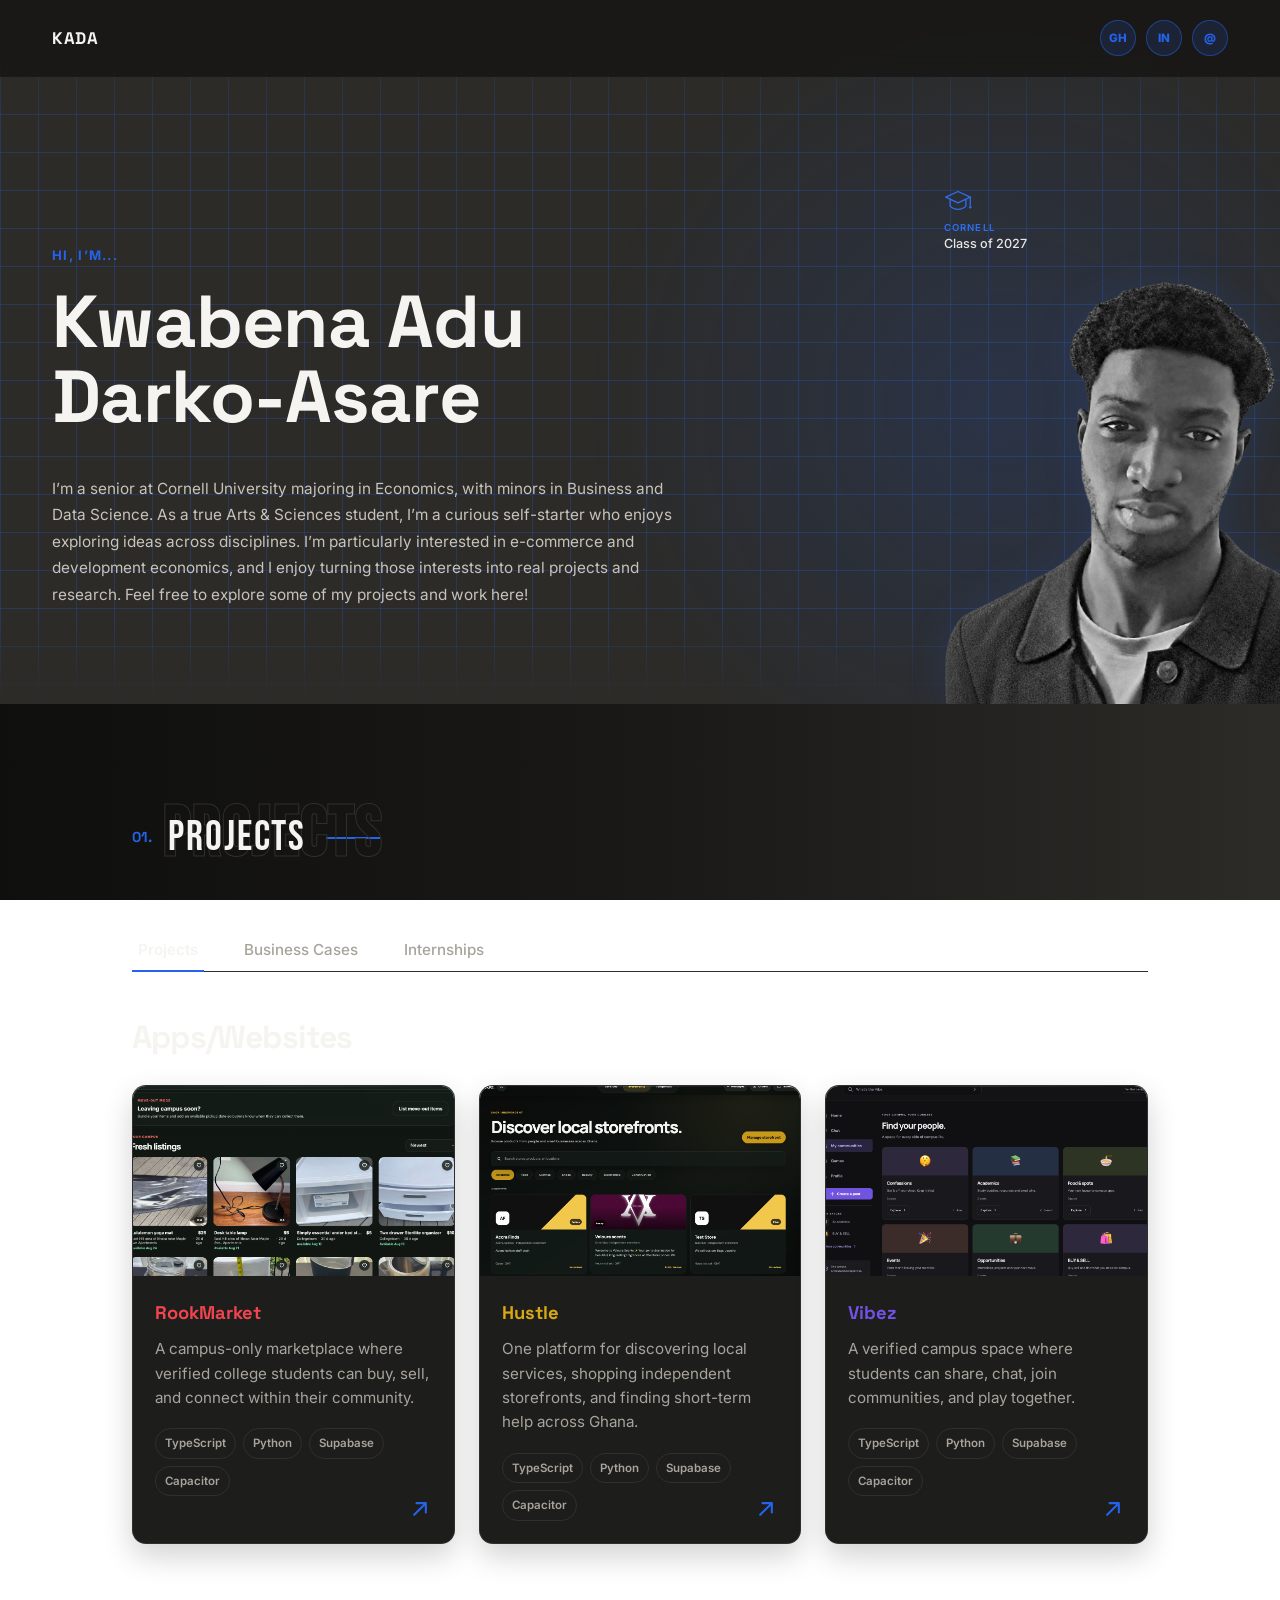
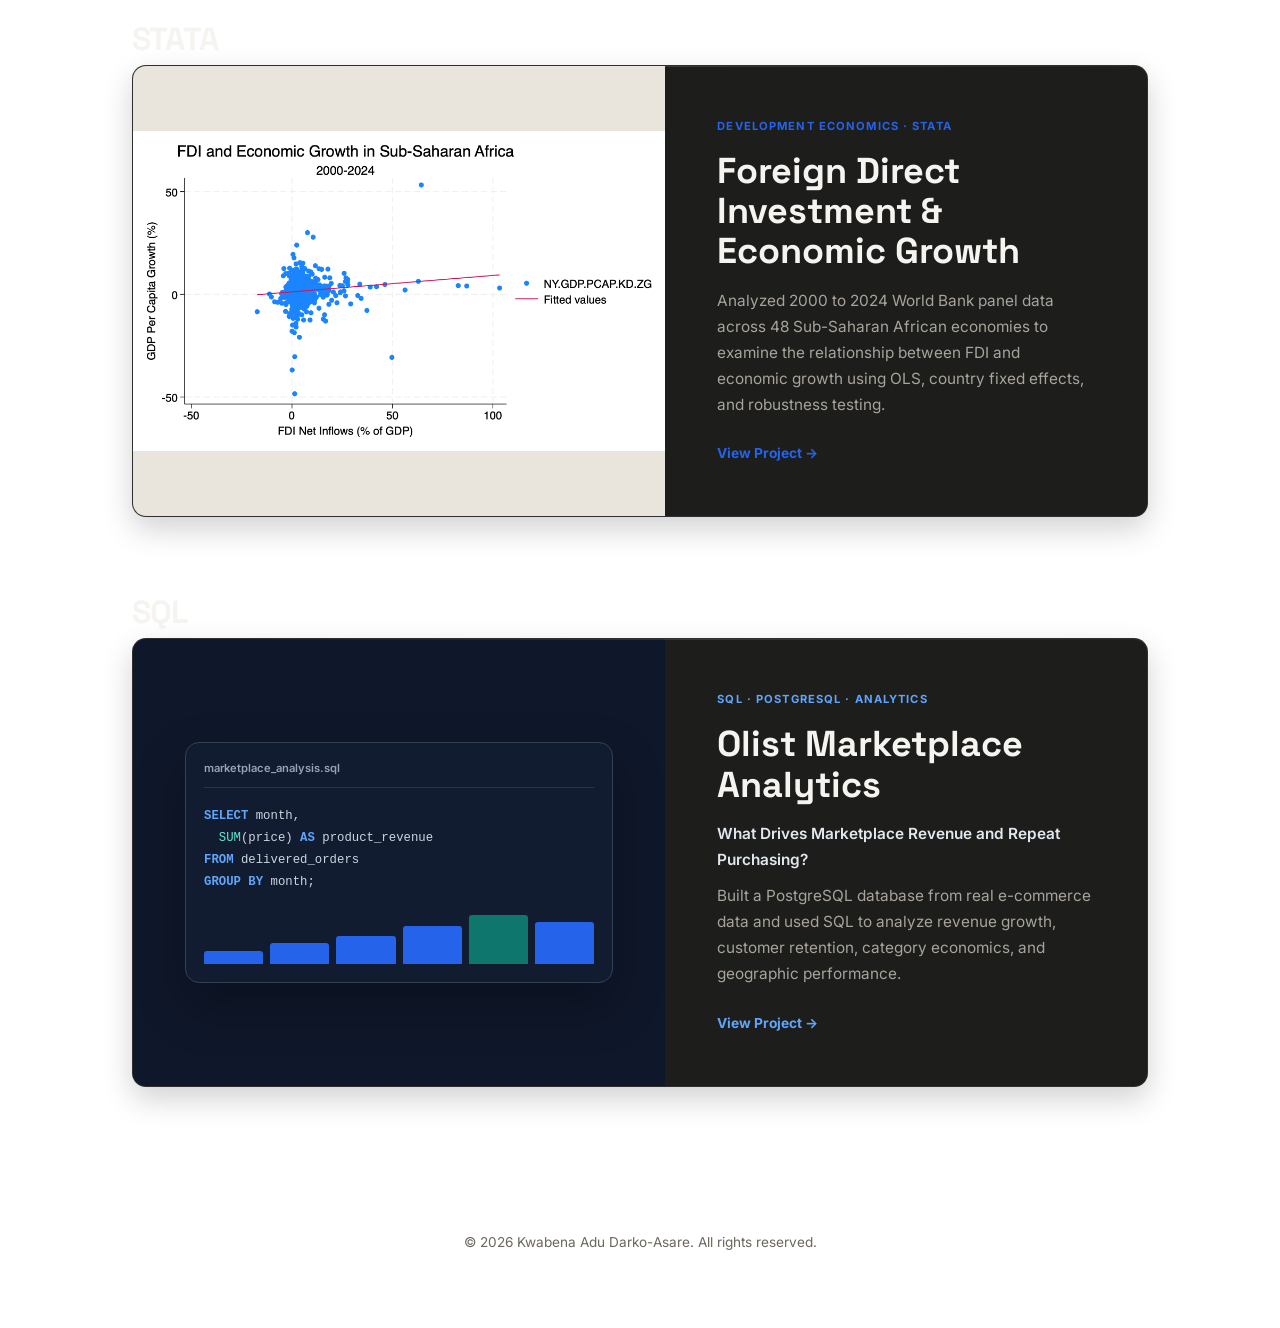
==== commit ede39cb7: "Add Cornell graduation identifier" ====
--- a/index.html
+++ b/index.html
@@ -8,7 +8,7 @@
   <link rel="preconnect" href="https://fonts.googleapis.com">
   <link rel="preconnect" href="https://fonts.gstatic.com" crossorigin>
   <link href="https://fonts.googleapis.com/css2?family=Bebas+Neue&amp;family=Space+Grotesk:wght@400;500;600;700&amp;family=Inter:wght@400;500;600;700&amp;display=swap" rel="stylesheet">
-  <link rel="stylesheet" href="styles.css?v=20260923-43" />
+  <link rel="stylesheet" href="styles.css?v=20260923-44" />
 </head>
 <body>
 
@@ -34,6 +34,16 @@
           <p class="hero-description">I’m a senior at Cornell University majoring in Economics, with minors in Business and Data Science. As a true Arts &amp; Sciences student, I’m a curious self-starter who enjoys exploring ideas across disciplines. I’m particularly interested in e-commerce and development economics, and I enjoy turning those interests into real projects and research. Feel free to explore some of my projects and work here!</p>
         </div>
         <div class="hero-photo-wrap">
+          <div class="hero-graduation-note">
+            <svg viewBox="0 0 32 28" width="28" height="28" aria-hidden="true" focusable="false">
+              <path d="M2 8.5 16 2l14 6.5L16 15 2 8.5Z" />
+              <path d="M7 11.5v7.2c2.4 2.5 5.4 3.7 9 3.7s6.6-1.2 9-3.7v-7.2" />
+              <path d="M30 8.5v9.2" />
+              <circle cx="30" cy="20" r="1.4" />
+            </svg>
+            <span>Cornell</span>
+            <strong>Class of 2027</strong>
+          </div>
           <img class="hero-photo" src="assets/profile-photo-wide.png" alt="Kwabena Adu Darko-Asare" />
         </div>
       </div>
--- a/styles.css
+++ b/styles.css
@@ -191,6 +191,23 @@
   align-self: end;
   animation: hero-portrait-enter 0.95s cubic-bezier(0.22, 1, 0.36, 1) 0.34s both;
 }
+.hero-graduation-note {
+  position: absolute;
+  z-index: 2;
+  top: -76px;
+  right: 312px;
+  width: 128px;
+  min-height: 68px;
+  display: flex;
+  align-items: flex-start;
+  flex-direction: column;
+  color: #e8e6e1;
+  line-height: 1.12;
+}
+.hero-graduation-note svg { width: 28px; height: 28px; margin-bottom: 7px; fill: none; stroke: #2f6fed; stroke-width: 1.5; stroke-linecap: round; stroke-linejoin: round; }
+.hero-graduation-note svg circle { fill: #2f6fed; stroke: none; }
+.hero-graduation-note span { color: #2f6fed; font-size: 0.6rem; font-weight: 600; letter-spacing: 0.12em; text-transform: uppercase; }
+.hero-graduation-note strong { margin-top: 3px; color: #e8e6e1; font-size: 0.79rem; font-weight: 500; white-space: nowrap; }
 .hero-photo {
   --portrait-x: 0px;
   --portrait-y: 0px;
@@ -968,7 +985,11 @@
 /* RESPONSIVE */
 @media (max-width: 860px) {
   .hero-inner { grid-template-columns: 1fr; }
-  .hero-photo-wrap { left: 86px; justify-content: flex-end; order: -1; }
+  .hero-photo-wrap { left: 86px; display: grid; grid-template-columns: minmax(0, 300px); justify-content: flex-end; order: -1; }
+  .hero-graduation-note { position: static; grid-row: 1; width: 118px; min-height: 0; margin-bottom: 16px; justify-self: start; }
+  .hero-graduation-note svg { width: 26px; height: 26px; }
+  .hero-graduation-note span { font-size: 0.56rem; }
+  .hero-graduation-note strong { font-size: 0.74rem; }
   .hero-photo { max-width: 300px; }
   .hero-text { padding-bottom: 40px; text-align: center; }
   .hero-description { max-width: 610px; margin: 0 auto; text-align: left; }
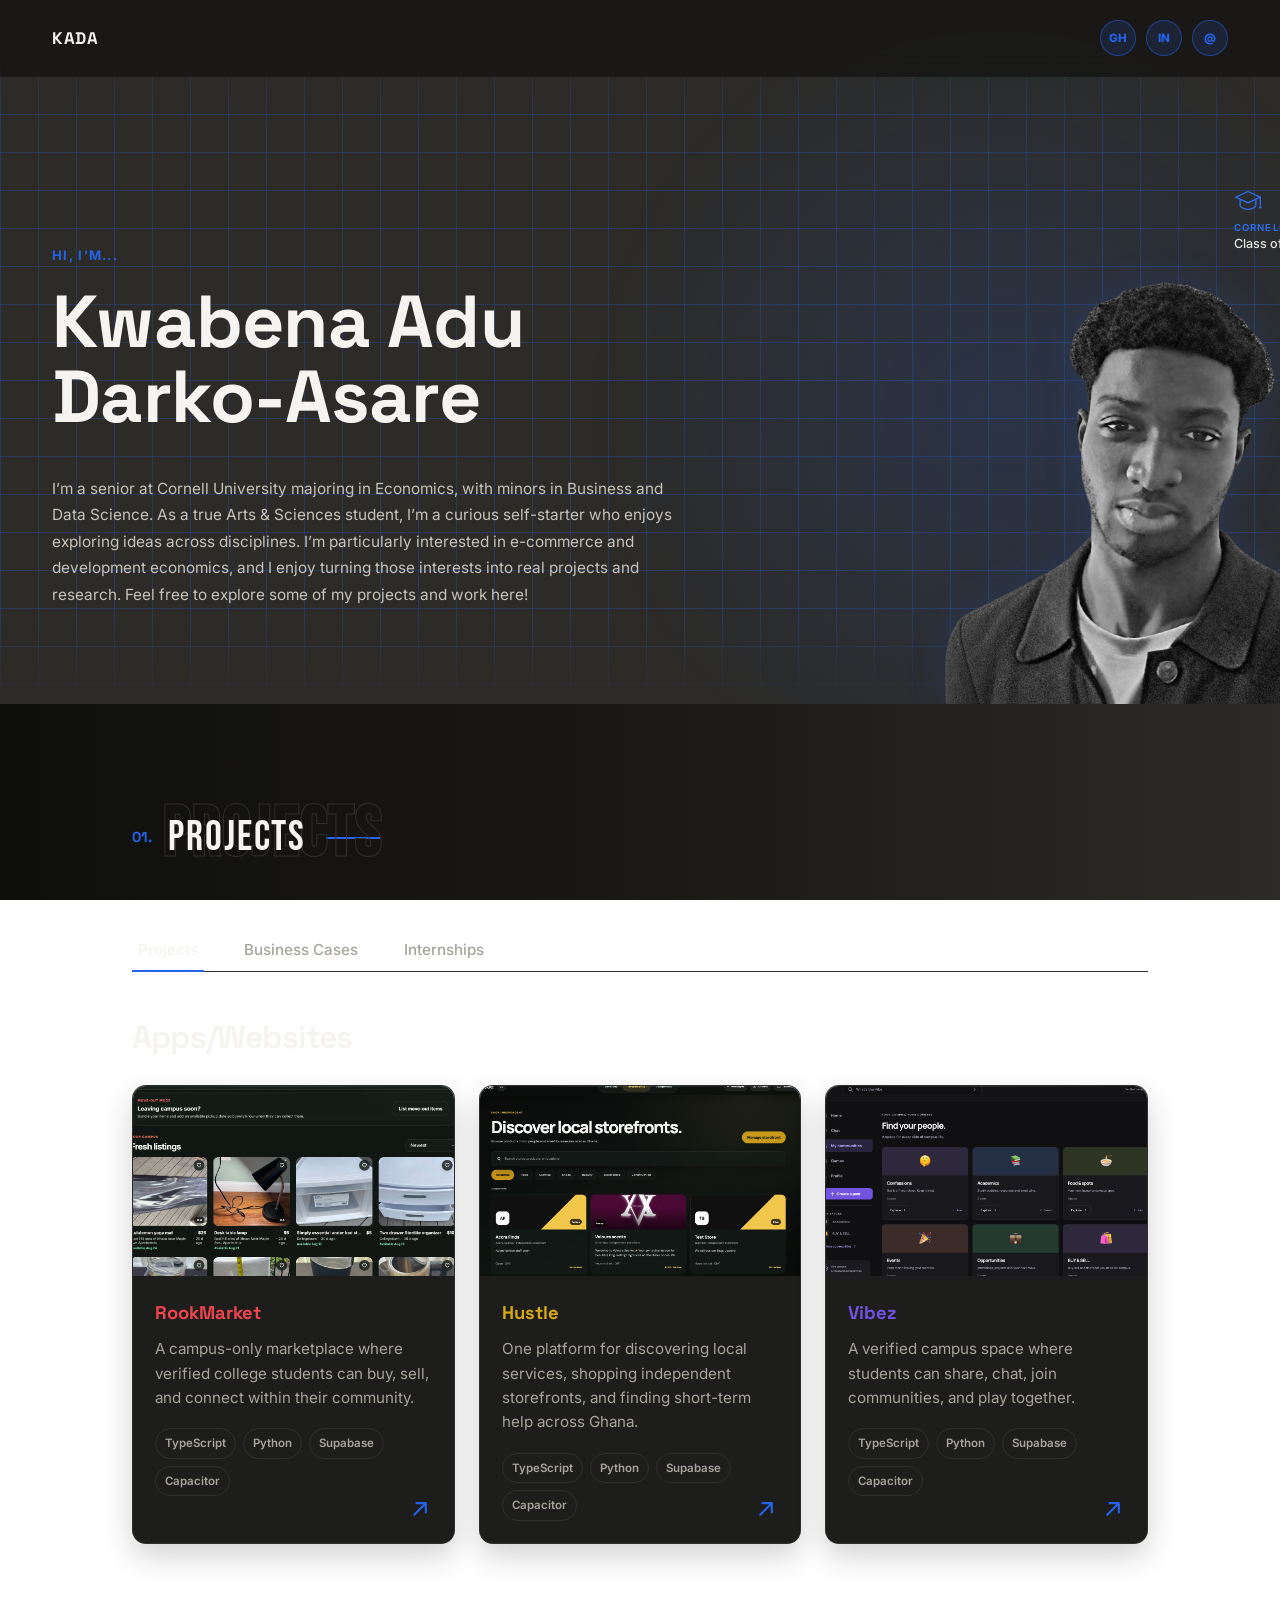
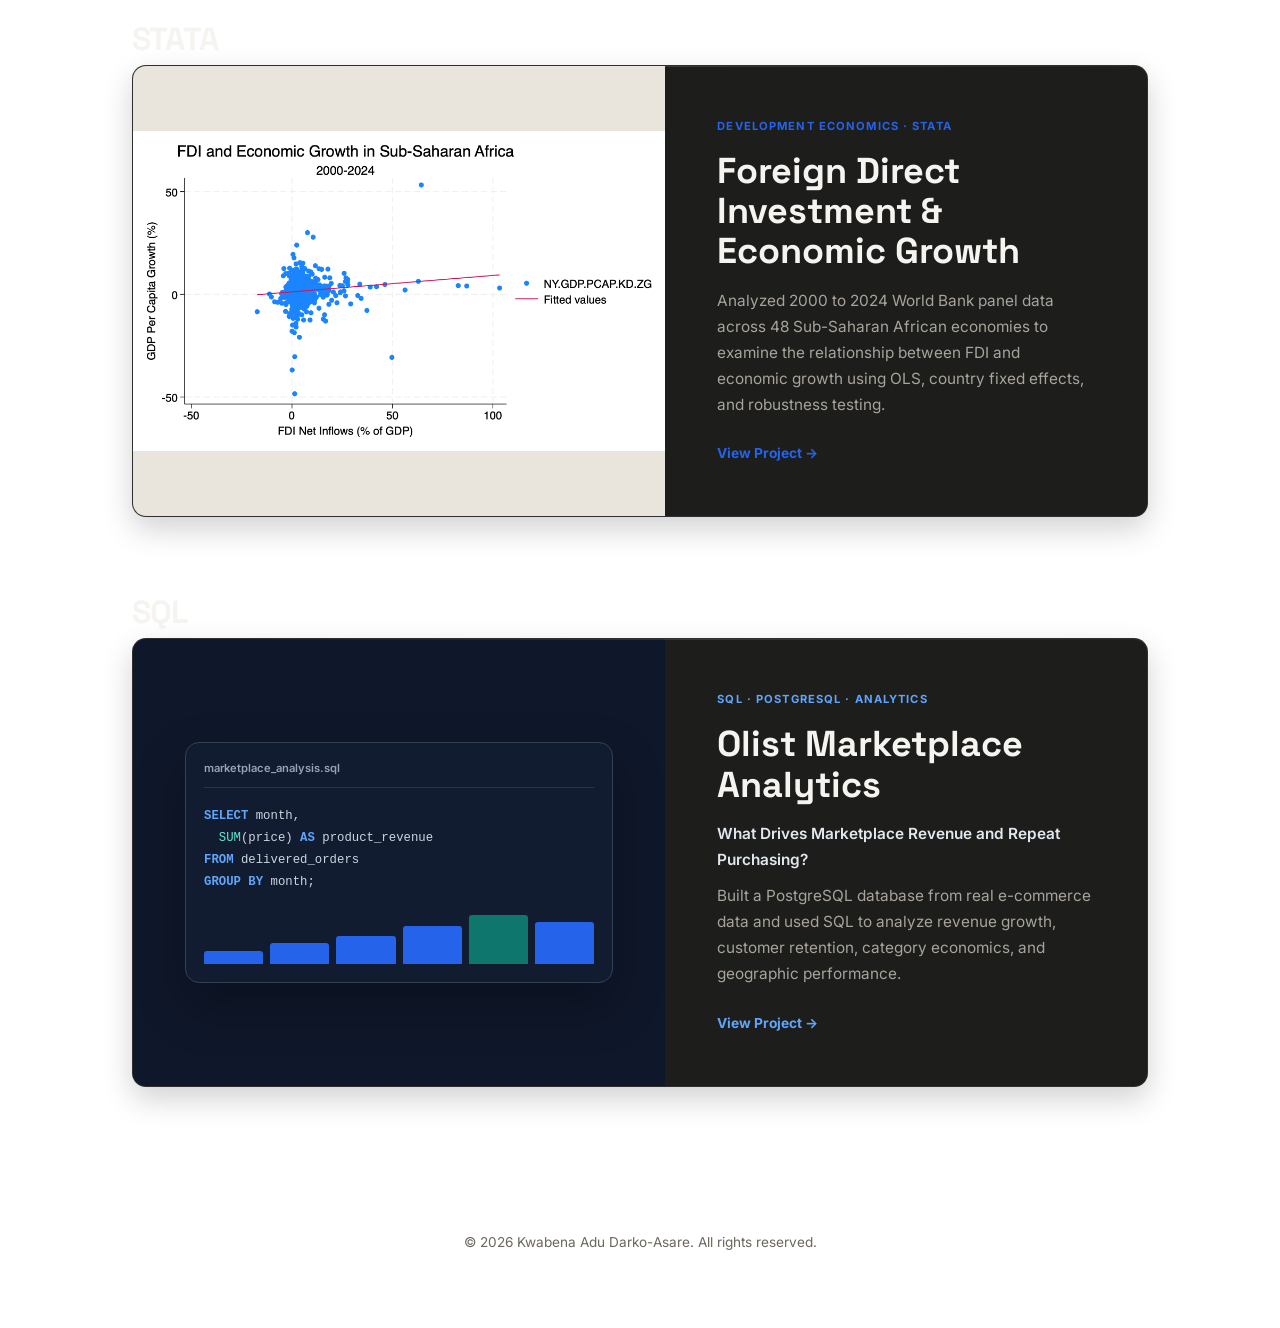
==== commit 78c9c7b4: "Reposition Cornell graduation identifier" ====
--- a/index.html
+++ b/index.html
@@ -8,7 +8,7 @@
   <link rel="preconnect" href="https://fonts.googleapis.com">
   <link rel="preconnect" href="https://fonts.gstatic.com" crossorigin>
   <link href="https://fonts.googleapis.com/css2?family=Bebas+Neue&amp;family=Space+Grotesk:wght@400;500;600;700&amp;family=Inter:wght@400;500;600;700&amp;display=swap" rel="stylesheet">
-  <link rel="stylesheet" href="styles.css?v=20260923-44" />
+  <link rel="stylesheet" href="styles.css?v=20260923-45" />
 </head>
 <body>
 
@@ -41,7 +41,7 @@
               <path d="M30 8.5v9.2" />
               <circle cx="30" cy="20" r="1.4" />
             </svg>
-            <span>Cornell</span>
+            <span>Cornell University</span>
             <strong>Class of 2027</strong>
           </div>
           <img class="hero-photo" src="assets/profile-photo-wide.png" alt="Kwabena Adu Darko-Asare" />
--- a/styles.css
+++ b/styles.css
@@ -195,7 +195,7 @@
   position: absolute;
   z-index: 2;
   top: -76px;
-  right: 312px;
+  right: 22px;
   width: 128px;
   min-height: 68px;
   display: flex;
@@ -206,7 +206,7 @@
 }
 .hero-graduation-note svg { width: 28px; height: 28px; margin-bottom: 7px; fill: none; stroke: #2f6fed; stroke-width: 1.5; stroke-linecap: round; stroke-linejoin: round; }
 .hero-graduation-note svg circle { fill: #2f6fed; stroke: none; }
-.hero-graduation-note span { color: #2f6fed; font-size: 0.6rem; font-weight: 600; letter-spacing: 0.12em; text-transform: uppercase; }
+.hero-graduation-note span { color: #2f6fed; font-size: 0.6rem; font-weight: 600; letter-spacing: 0.12em; text-transform: uppercase; white-space: nowrap; }
 .hero-graduation-note strong { margin-top: 3px; color: #e8e6e1; font-size: 0.79rem; font-weight: 500; white-space: nowrap; }
 .hero-photo {
   --portrait-x: 0px;
@@ -986,7 +986,7 @@
 @media (max-width: 860px) {
   .hero-inner { grid-template-columns: 1fr; }
   .hero-photo-wrap { left: 86px; display: grid; grid-template-columns: minmax(0, 300px); justify-content: flex-end; order: -1; }
-  .hero-graduation-note { position: static; grid-row: 1; width: 118px; min-height: 0; margin-bottom: 16px; justify-self: start; }
+  .hero-graduation-note { position: static; grid-row: 1; width: 128px; min-height: 0; margin-bottom: 16px; justify-self: end; }
   .hero-graduation-note svg { width: 26px; height: 26px; }
   .hero-graduation-note span { font-size: 0.56rem; }
   .hero-graduation-note strong { font-size: 0.74rem; }
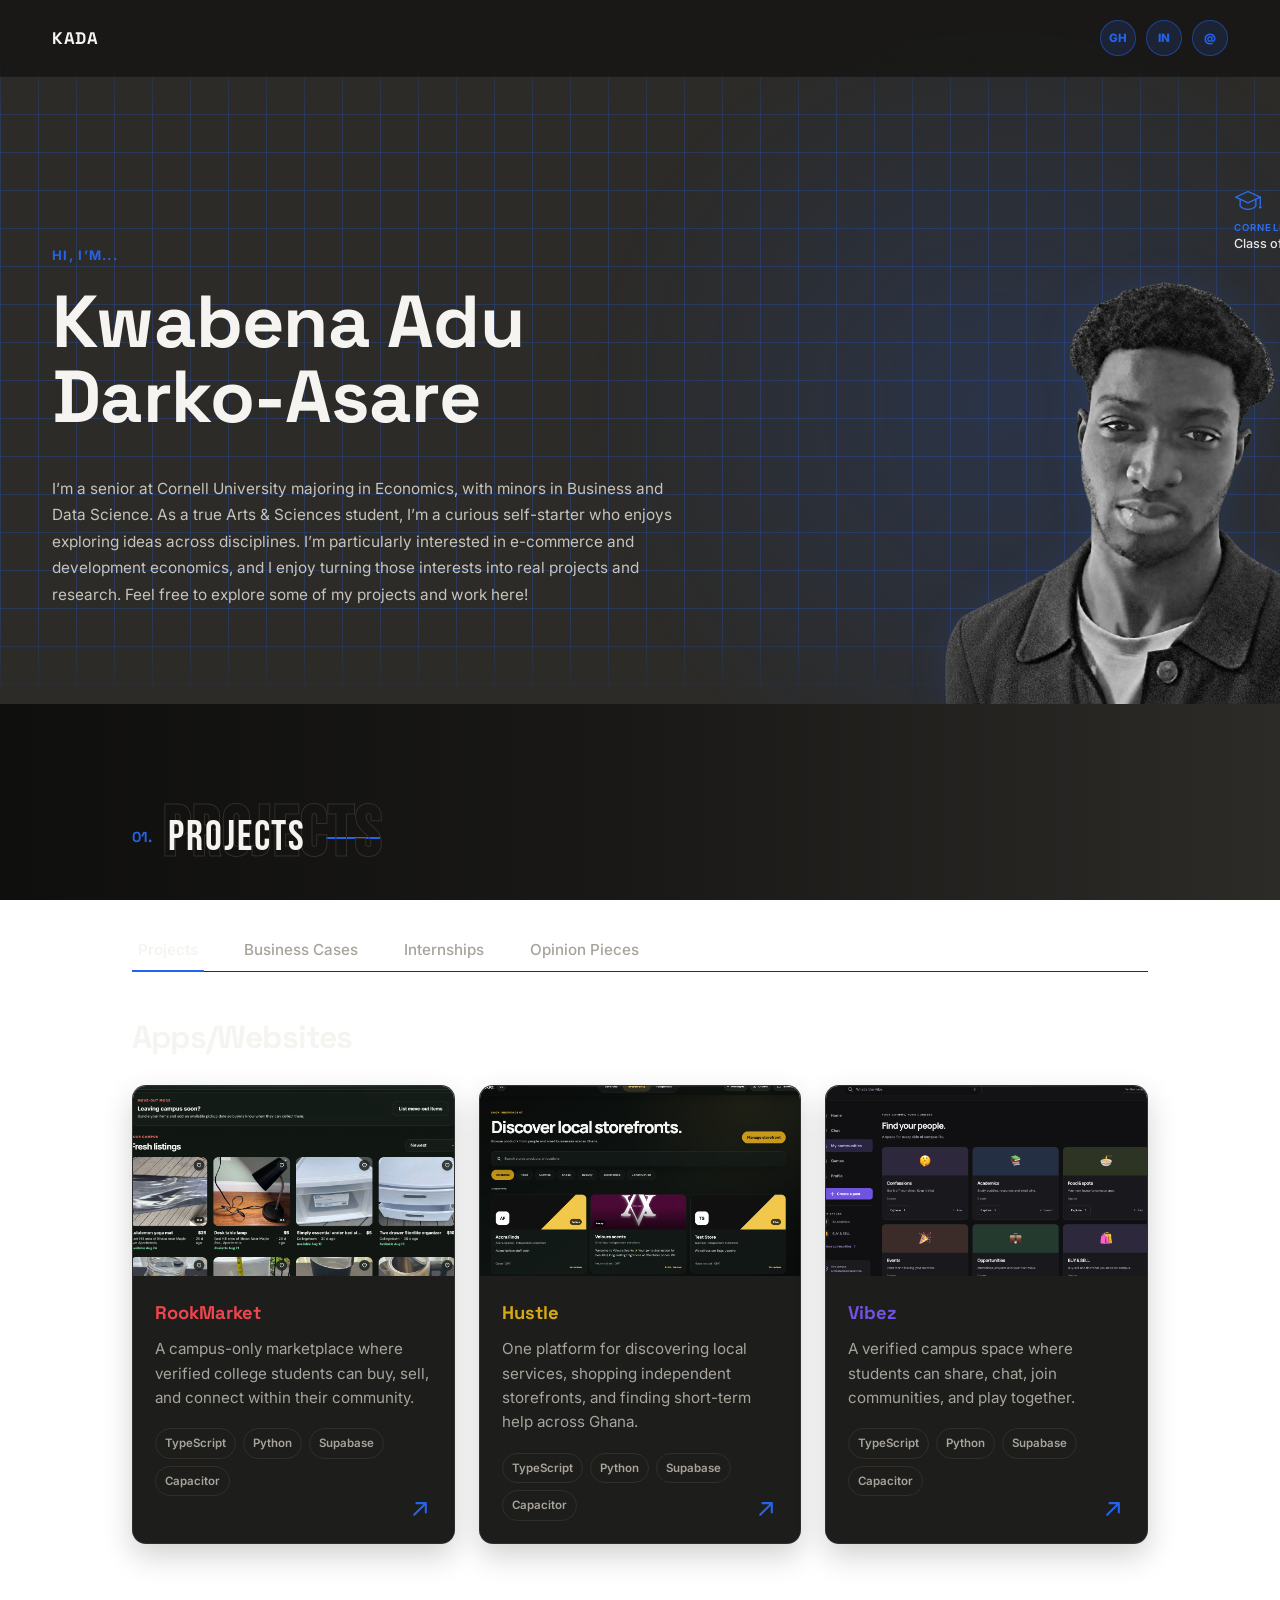
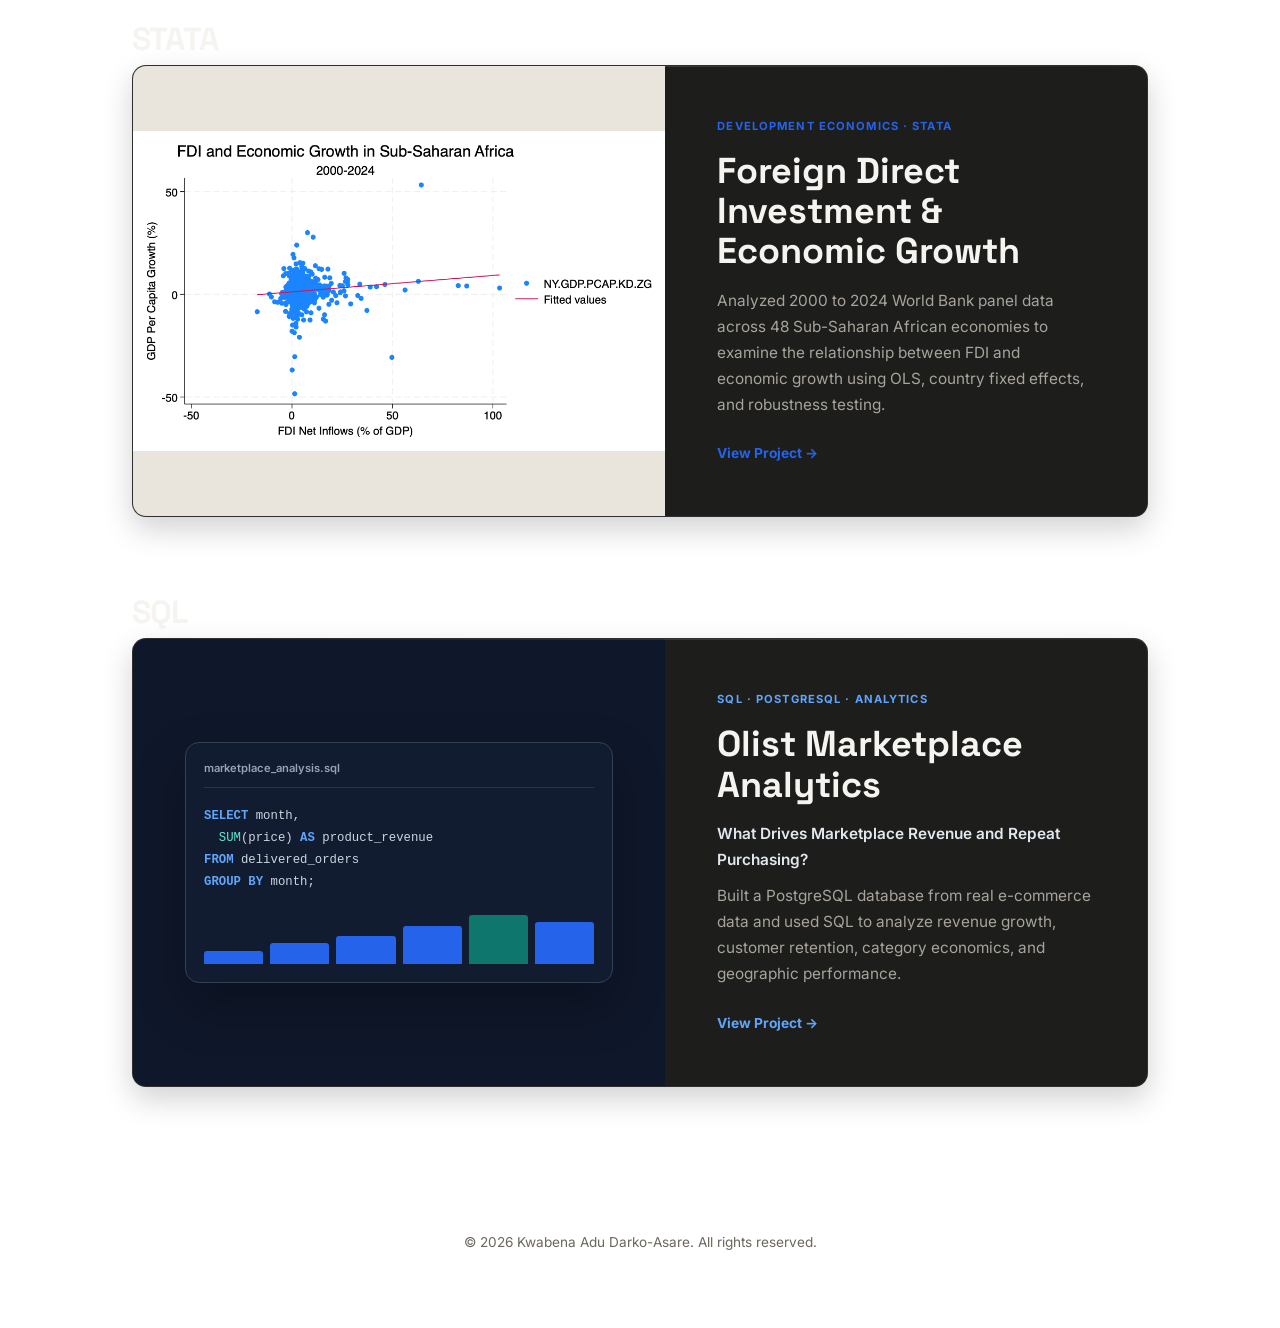
==== commit db86a48f: "Add EBID internship and opinion section" ====
--- a/index.html
+++ b/index.html
@@ -49,7 +49,7 @@
       </div>
     </section>
 
-    <!-- WORK (tabbed: Projects / Business Cases / Internships) -->
+    <!-- WORK (tabbed: Projects / Business Cases / Internships / Opinion Pieces) -->
     <section class="section" id="work">
       <div class="section-head reveal">
         <span class="section-num">01.</span>
@@ -60,6 +60,7 @@
         <button class="tab-btn active" data-tab="projects" role="tab" aria-selected="true">Projects</button>
         <button class="tab-btn" data-tab="business" role="tab" aria-selected="false">Business Cases</button>
         <button class="tab-btn" data-tab="internships" role="tab" aria-selected="false">Internships</button>
+        <button class="tab-btn" data-tab="opinions" role="tab" aria-selected="false">Opinion Pieces</button>
       </div>
 
       <div class="tab-panels">
@@ -184,7 +185,49 @@
                 </figure>
               </div>
             </article>
-          </div>
+
+            <article class="entry-card internship-card">
+              <div class="internship-copy">
+                <div class="entry-head">
+                  <h3>ECOWAS BANK FOR INVESTMENT AND DEVELOPMENT (EBID)</h3>
+                </div>
+                <p class="internship-role">Summer Analyst · Summer 2025</p>
+              </div>
+              <div class="internship-gallery" aria-label="Photos from my internship at the ECOWAS Bank for Investment and Development">
+                <figure class="internship-photo internship-photo-featured">
+                  <img src="assets/ebid-headquarters.jpg" alt="ECOWAS Bank for Investment and Development headquarters" loading="lazy" />
+                </figure>
+                <figure class="internship-photo">
+                  <img src="assets/ebid-workspace.jpg" alt="Research and analysis workspace during my EBID internship" loading="lazy" />
+                </figure>
+                <figure class="internship-photo internship-photo-portrait ebid-portrait">
+                  <img src="assets/ebid-portrait.jpg" alt="Kwabena at the ECOWAS Bank for Investment and Development headquarters" loading="lazy" />
+                </figure>
+              </div>
+            </article>
+          </div>
+        </div>
+
+        <!-- OPINION PIECES PANEL -->
+        <div class="tab-panel" id="panel-opinions" role="tabpanel" hidden>
+          <a class="opinion-card" href="education-as-economic-infrastructure.html">
+            <div class="opinion-card-visual" aria-hidden="true">
+              <span class="opinion-card-label">World Bank · FY2025</span>
+              <strong>5.5%</strong>
+              <span class="opinion-card-caption">of IBRD + IDA commitments classified as education</span>
+              <div class="opinion-card-bars">
+                <i class="opinion-card-bar opinion-card-bar-education"></i>
+                <i class="opinion-card-bar opinion-card-bar-infrastructure"></i>
+              </div>
+            </div>
+            <div class="opinion-card-copy">
+              <span class="project-kicker">Opinion · Development Economics</span>
+              <h3>Why the World Bank should treat education as economic infrastructure</h3>
+              <p>Roads, ports and power grids create possibilities. Human capital determines how fully economies can use them.</p>
+              <span class="opinion-card-meta">By Kwabena Adu Darko-Asare · September 2026</span>
+              <span class="research-project-link">Read Opinion <span aria-hidden="true">→</span></span>
+            </div>
+          </a>
         </div>
 
         <!-- BUSINESS CASES PANEL -->
--- a/styles.css
+++ b/styles.css
@@ -492,10 +492,87 @@
 }
 .internship-photo-featured img { object-position: center 47%; }
 .internship-photo-portrait img { object-position: center 57%; }
+.ebid-portrait img { object-position: center 78%; }
 .internship-photo:hover img {
   transform: scale(1.035);
   filter: saturate(1.06) contrast(1.02);
 }
+
+/* OPINION PIECES */
+.opinion-card {
+  min-height: 390px;
+  display: grid;
+  grid-template-columns: minmax(280px, 0.82fr) minmax(0, 1.18fr);
+  overflow: hidden;
+  border: 1px solid var(--border);
+  border-radius: var(--radius);
+  background: var(--bg-elevated);
+  color: inherit;
+  text-decoration: none;
+  transition: transform 0.25s ease, border-color 0.25s ease;
+}
+.opinion-card:hover { transform: translateY(-3px); border-color: #4b4842; }
+.opinion-card-visual {
+  padding: clamp(30px, 5vw, 54px);
+  display: flex;
+  flex-direction: column;
+  justify-content: flex-end;
+  background:
+    radial-gradient(circle at 15% 15%, rgba(240, 89, 42, 0.22), transparent 38%),
+    #f0ece2;
+  color: #191816;
+}
+.opinion-card-label {
+  margin-bottom: auto;
+  font-size: 0.7rem;
+  font-weight: 800;
+  letter-spacing: 0.12em;
+  text-transform: uppercase;
+}
+.opinion-card-visual strong {
+  font-family: var(--font-display);
+  font-size: clamp(4.4rem, 9vw, 7.8rem);
+  line-height: 0.82;
+  letter-spacing: -0.08em;
+}
+.opinion-card-caption {
+  max-width: 290px;
+  margin-top: 20px;
+  font-size: 0.84rem;
+  line-height: 1.45;
+}
+.opinion-card-bars { margin-top: 28px; display: grid; gap: 7px; }
+.opinion-card-bar { height: 6px; display: block; border-radius: 999px; }
+.opinion-card-bar-education { width: 23%; background: #f0592a; }
+.opinion-card-bar-infrastructure { width: 100%; background: #191816; }
+.opinion-card-copy {
+  padding: clamp(32px, 5vw, 58px);
+  display: flex;
+  flex-direction: column;
+  justify-content: center;
+}
+.opinion-card-copy .project-kicker { color: #f47a52; }
+.opinion-card-copy h3 {
+  margin: 0;
+  color: var(--text);
+  font-family: var(--font-display);
+  font-size: clamp(2rem, 4.2vw, 3.7rem);
+  line-height: 1.03;
+  letter-spacing: -0.045em;
+}
+.opinion-card-copy p {
+  max-width: 650px;
+  margin: 24px 0 0;
+  color: var(--text-dim);
+  line-height: 1.7;
+}
+.opinion-card-meta {
+  margin-top: 24px;
+  color: var(--text-faint);
+  font-size: 0.78rem;
+}
+.opinion-card-copy .research-project-link { margin-top: 30px; color: #f47a52; }
+.opinion-card:hover .research-project-link span { transform: translateX(5px); }
 
 /* PROJECTS */
 .project-group-heading {
@@ -977,6 +1054,8 @@
   .research-project-card:hover .research-project-visual img,
   .research-project-card:hover .research-project-link span,
   .business-case-card:hover .research-project-link span { transform: none; }
+  .opinion-card:hover,
+  .opinion-card:hover .research-project-link span { transform: none; }
   .project-card:hover .project-arrow { transform: none; }
   .project-card:hover .project-arrow svg { transform: none; }
   .internship-photo:hover img { transform: none; }
@@ -1007,6 +1086,8 @@
   .research-project-visual { min-height: 220px; }
   .business-case-card { min-height: 0; grid-template-columns: 1fr; }
   .business-case-visual { min-height: 210px; }
+  .opinion-card { grid-template-columns: 1fr; }
+  .opinion-card-visual { min-height: 360px; }
   .contact-box { padding: 36px 24px; }
   .section-cta { margin-left: 0; }
   .internship-copy { padding: 24px; }
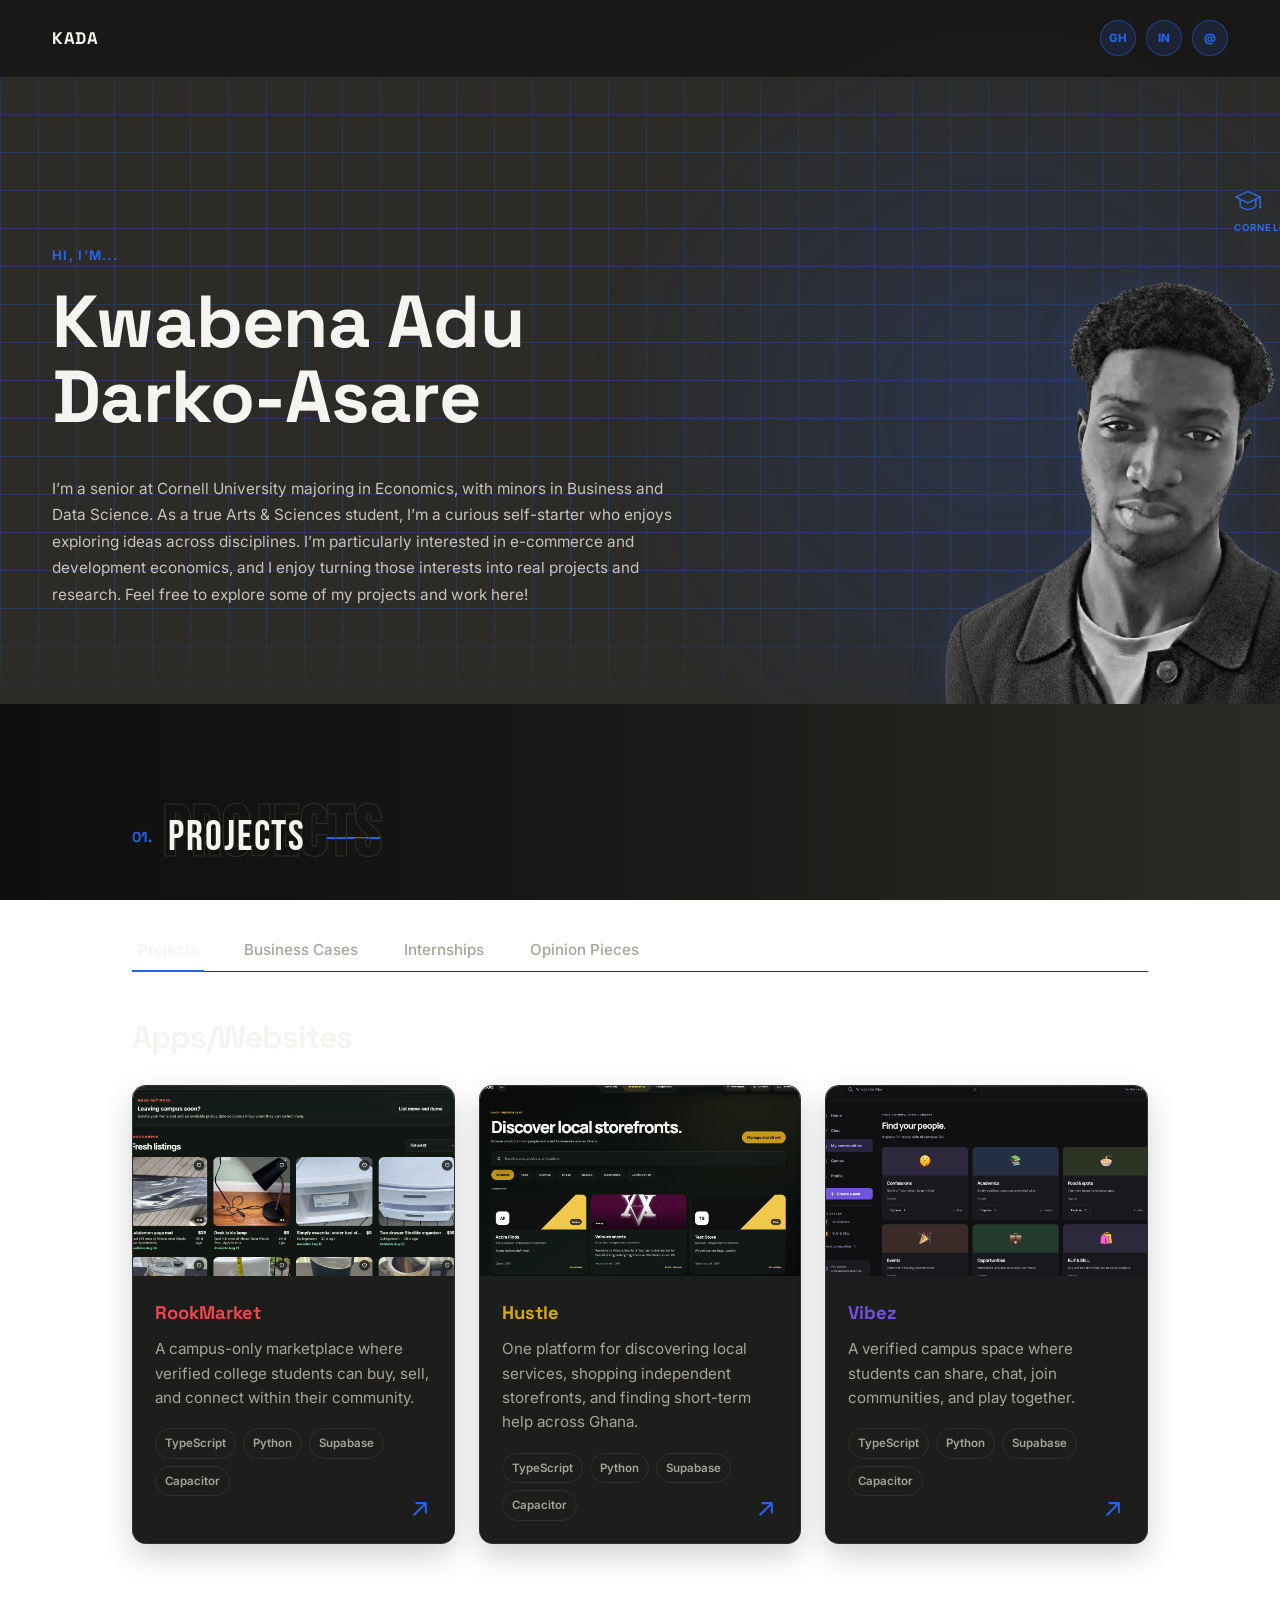
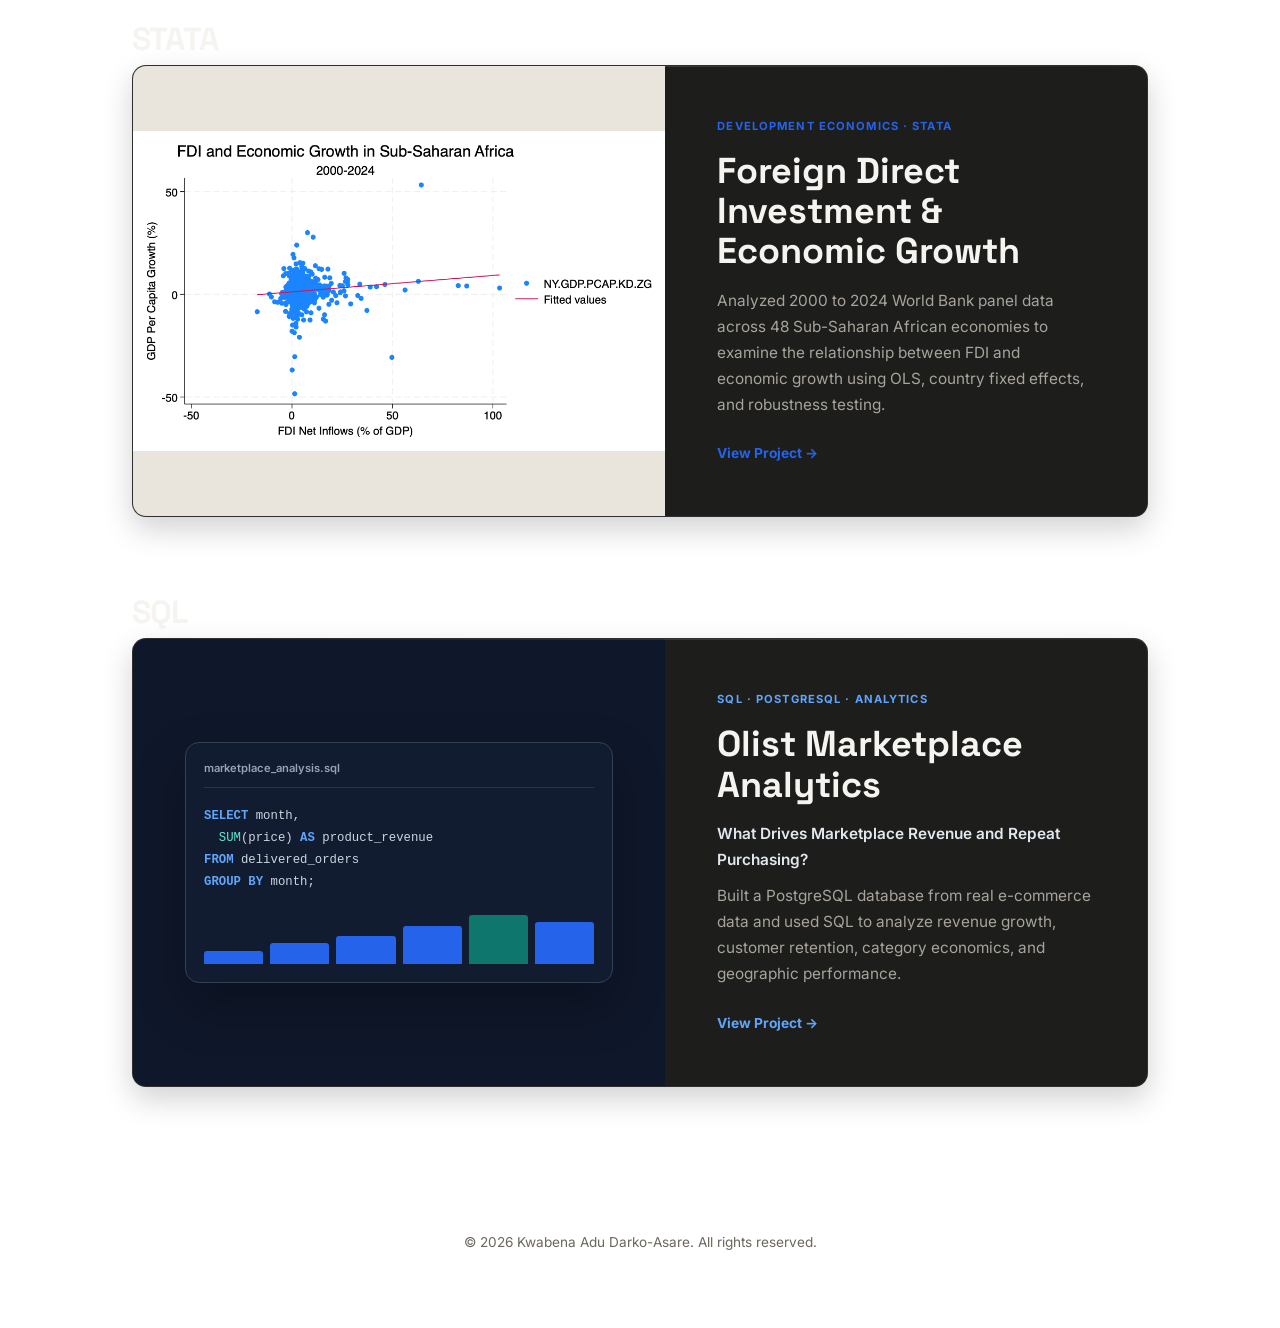
==== commit 891441ca: "Remove graduation year from portfolio hero" ====
--- a/index.html
+++ b/index.html
@@ -8,7 +8,7 @@
   <link rel="preconnect" href="https://fonts.googleapis.com">
   <link rel="preconnect" href="https://fonts.gstatic.com" crossorigin>
   <link href="https://fonts.googleapis.com/css2?family=Bebas+Neue&amp;family=Space+Grotesk:wght@400;500;600;700&amp;family=Inter:wght@400;500;600;700&amp;display=swap" rel="stylesheet">
-  <link rel="stylesheet" href="styles.css?v=20260923-45" />
+  <link rel="stylesheet" href="styles.css?v=20260925-46" />
 </head>
 <body>
 
@@ -42,7 +42,6 @@
               <circle cx="30" cy="20" r="1.4" />
             </svg>
             <span>Cornell University</span>
-            <strong>Class of 2027</strong>
           </div>
           <img class="hero-photo" src="assets/profile-photo-wide.png" alt="Kwabena Adu Darko-Asare" />
         </div>
@@ -186,23 +185,39 @@
               </div>
             </article>
 
-            <article class="entry-card internship-card">
+            <article class="entry-card internship-card ebid-internship-card">
               <div class="internship-copy">
                 <div class="entry-head">
                   <h3>ECOWAS BANK FOR INVESTMENT AND DEVELOPMENT (EBID)</h3>
                 </div>
                 <p class="internship-role">Summer Analyst · Summer 2025</p>
               </div>
-              <div class="internship-gallery" aria-label="Photos from my internship at the ECOWAS Bank for Investment and Development">
-                <figure class="internship-photo internship-photo-featured">
-                  <img src="assets/ebid-headquarters.jpg" alt="ECOWAS Bank for Investment and Development headquarters" loading="lazy" />
-                </figure>
-                <figure class="internship-photo">
-                  <img src="assets/ebid-workspace.jpg" alt="Research and analysis workspace during my EBID internship" loading="lazy" />
-                </figure>
-                <figure class="internship-photo internship-photo-portrait ebid-portrait">
-                  <img src="assets/ebid-portrait.jpg" alt="Kwabena at the ECOWAS Bank for Investment and Development headquarters" loading="lazy" />
-                </figure>
+              <div class="ebid-showcase">
+                <div class="internship-gallery ebid-gallery" aria-label="Photos from my internship at the ECOWAS Bank for Investment and Development">
+                  <figure class="internship-photo internship-photo-featured">
+                    <img src="assets/ebid-headquarters.jpg" alt="ECOWAS Bank for Investment and Development headquarters" loading="lazy" />
+                  </figure>
+                  <figure class="internship-photo">
+                    <img src="assets/ebid-workspace.jpg" alt="Research and analysis workspace during my EBID internship" loading="lazy" />
+                  </figure>
+                  <figure class="internship-photo internship-photo-portrait ebid-portrait">
+                    <img src="assets/ebid-portrait.jpg" alt="Kwabena at the ECOWAS Bank for Investment and Development headquarters" loading="lazy" />
+                  </figure>
+                </div>
+                <section class="ebid-report" aria-labelledby="ebid-report-title">
+                  <div class="ebid-report-head">
+                    <div>
+                      <span class="entry-kicker">Internship report</span>
+                      <h4 id="ebid-report-title">Development Challenges in West Africa</h4>
+                    </div>
+                    <a href="assets/research/development-challenges-west-africa.pdf" target="_blank" rel="noopener">Open full report <span aria-hidden="true">↗</span></a>
+                  </div>
+                  <iframe
+                    src="assets/research/development-challenges-west-africa.pdf#view=FitH"
+                    title="Development Challenges in West Africa report"
+                    loading="lazy"
+                  ></iframe>
+                </section>
               </div>
             </article>
           </div>
--- a/styles.css
+++ b/styles.css
@@ -497,10 +497,70 @@
   transform: scale(1.035);
   filter: saturate(1.06) contrast(1.02);
 }
+.ebid-showcase {
+  padding: 0 16px 16px;
+  display: grid;
+  grid-template-columns: minmax(300px, 0.78fr) minmax(420px, 1.22fr);
+  gap: 16px;
+}
+.ebid-internship-card .internship-role,
+.ebid-internship-card .entry-kicker,
+.ebid-internship-card .ebid-report-head a {
+  color: #42c77a;
+}
+.ebid-gallery {
+  padding: 0;
+  grid-template-columns: 1fr;
+  grid-template-rows: 230px 170px 170px;
+}
+.ebid-gallery .internship-photo-featured {
+  grid-row: auto;
+}
+.ebid-report {
+  min-width: 0;
+  overflow: hidden;
+  display: flex;
+  flex-direction: column;
+  border: 1px solid var(--border);
+  border-radius: calc(var(--radius) - 7px);
+  background: #111;
+}
+.ebid-report-head {
+  min-height: 86px;
+  padding: 16px 18px;
+  display: flex;
+  align-items: center;
+  justify-content: space-between;
+  gap: 20px;
+  border-bottom: 1px solid var(--border);
+}
+.ebid-report-head .entry-kicker { margin-bottom: 5px; }
+.ebid-report-head h4 {
+  margin: 0;
+  color: var(--text);
+  font-family: var(--font-display);
+  font-size: clamp(1rem, 1.6vw, 1.3rem);
+  line-height: 1.2;
+}
+.ebid-report-head a {
+  flex: 0 0 auto;
+  color: var(--accent);
+  font-size: 0.78rem;
+  font-weight: 750;
+  text-decoration: none;
+}
+.ebid-report-head a:hover { text-decoration: underline; }
+.ebid-report iframe {
+  width: 100%;
+  min-height: 500px;
+  flex: 1;
+  border: 0;
+  background: #ece9e1;
+}
 
 /* OPINION PIECES */
 .opinion-card {
-  min-height: 390px;
+  min-height: 330px;
   display: grid;
   grid-template-columns: minmax(280px, 0.82fr) minmax(0, 1.18fr);
   overflow: hidden;
@@ -513,7 +573,7 @@
 }
 .opinion-card:hover { transform: translateY(-3px); border-color: #4b4842; }
 .opinion-card-visual {
-  padding: clamp(30px, 5vw, 54px);
+  padding: clamp(28px, 4vw, 44px);
   display: flex;
   flex-direction: column;
   justify-content: flex-end;
@@ -531,7 +591,7 @@
 }
 .opinion-card-visual strong {
   font-family: var(--font-display);
-  font-size: clamp(4.4rem, 9vw, 7.8rem);
+  font-size: clamp(4rem, 7.5vw, 6.5rem);
   line-height: 0.82;
   letter-spacing: -0.08em;
 }
@@ -546,7 +606,7 @@
 .opinion-card-bar-education { width: 23%; background: #f0592a; }
 .opinion-card-bar-infrastructure { width: 100%; background: #191816; }
 .opinion-card-copy {
-  padding: clamp(32px, 5vw, 58px);
+  padding: clamp(30px, 4vw, 46px);
   display: flex;
   flex-direction: column;
   justify-content: center;
@@ -556,7 +616,7 @@
   margin: 0;
   color: var(--text);
   font-family: var(--font-display);
-  font-size: clamp(2rem, 4.2vw, 3.7rem);
+  font-size: clamp(1.85rem, 3.5vw, 3.15rem);
   line-height: 1.03;
   letter-spacing: -0.045em;
 }
@@ -1087,7 +1147,7 @@
   .business-case-card { min-height: 0; grid-template-columns: 1fr; }
   .business-case-visual { min-height: 210px; }
   .opinion-card { grid-template-columns: 1fr; }
-  .opinion-card-visual { min-height: 360px; }
+  .opinion-card-visual { min-height: 300px; }
   .contact-box { padding: 36px 24px; }
   .section-cta { margin-left: 0; }
   .internship-copy { padding: 24px; }
@@ -1100,6 +1160,20 @@
     grid-column: 1 / -1;
     grid-row: auto;
   }
+  .ebid-showcase { grid-template-columns: 1fr; }
+  .ebid-gallery {
+    grid-template-columns: repeat(2, minmax(0, 1fr));
+    grid-template-rows: 250px 150px;
+  }
+  .ebid-gallery .internship-photo-featured {
+    grid-column: 1 / -1;
+  }
+  .ebid-report iframe { min-height: 540px; }
+}
+
+@media (max-width: 560px) {
+  .ebid-report-head { align-items: flex-start; flex-direction: column; gap: 10px; }
+  .ebid-report iframe { min-height: 430px; }
 }
 
 @media (min-width: 980px) {
